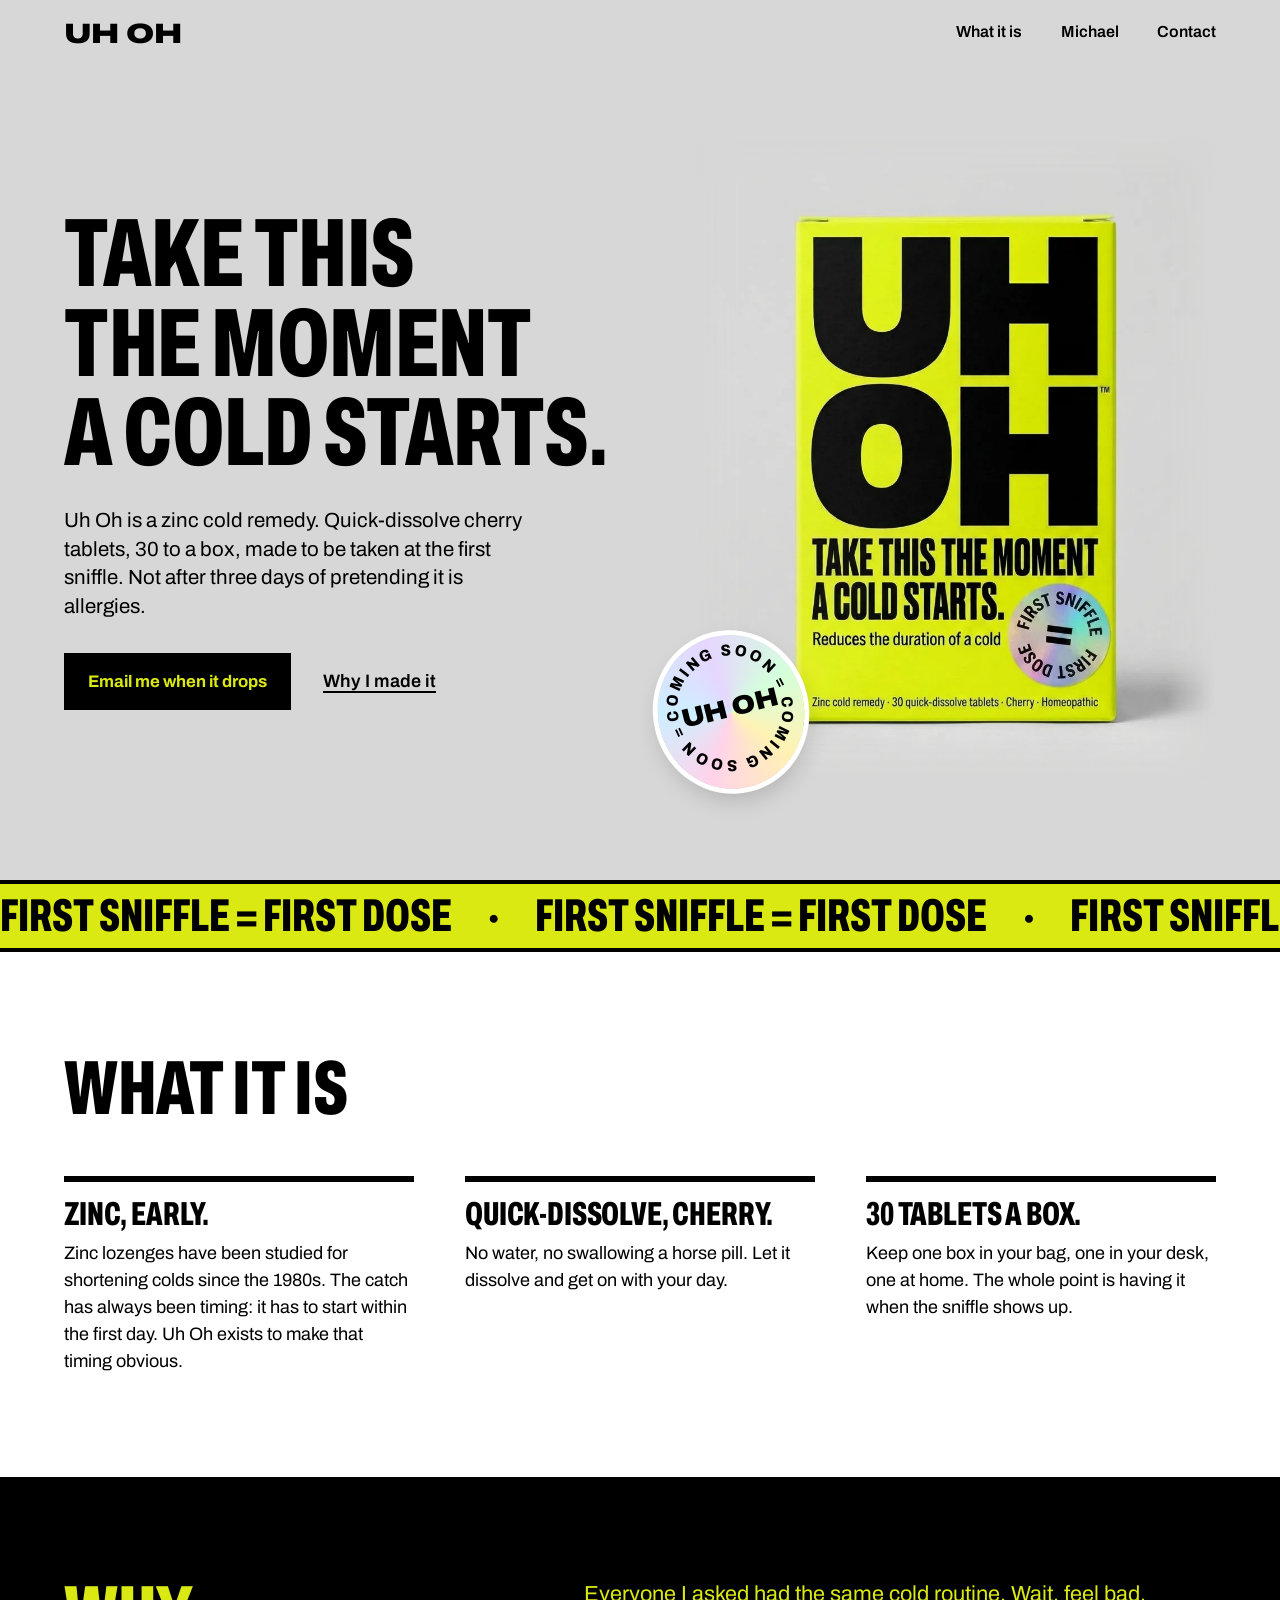
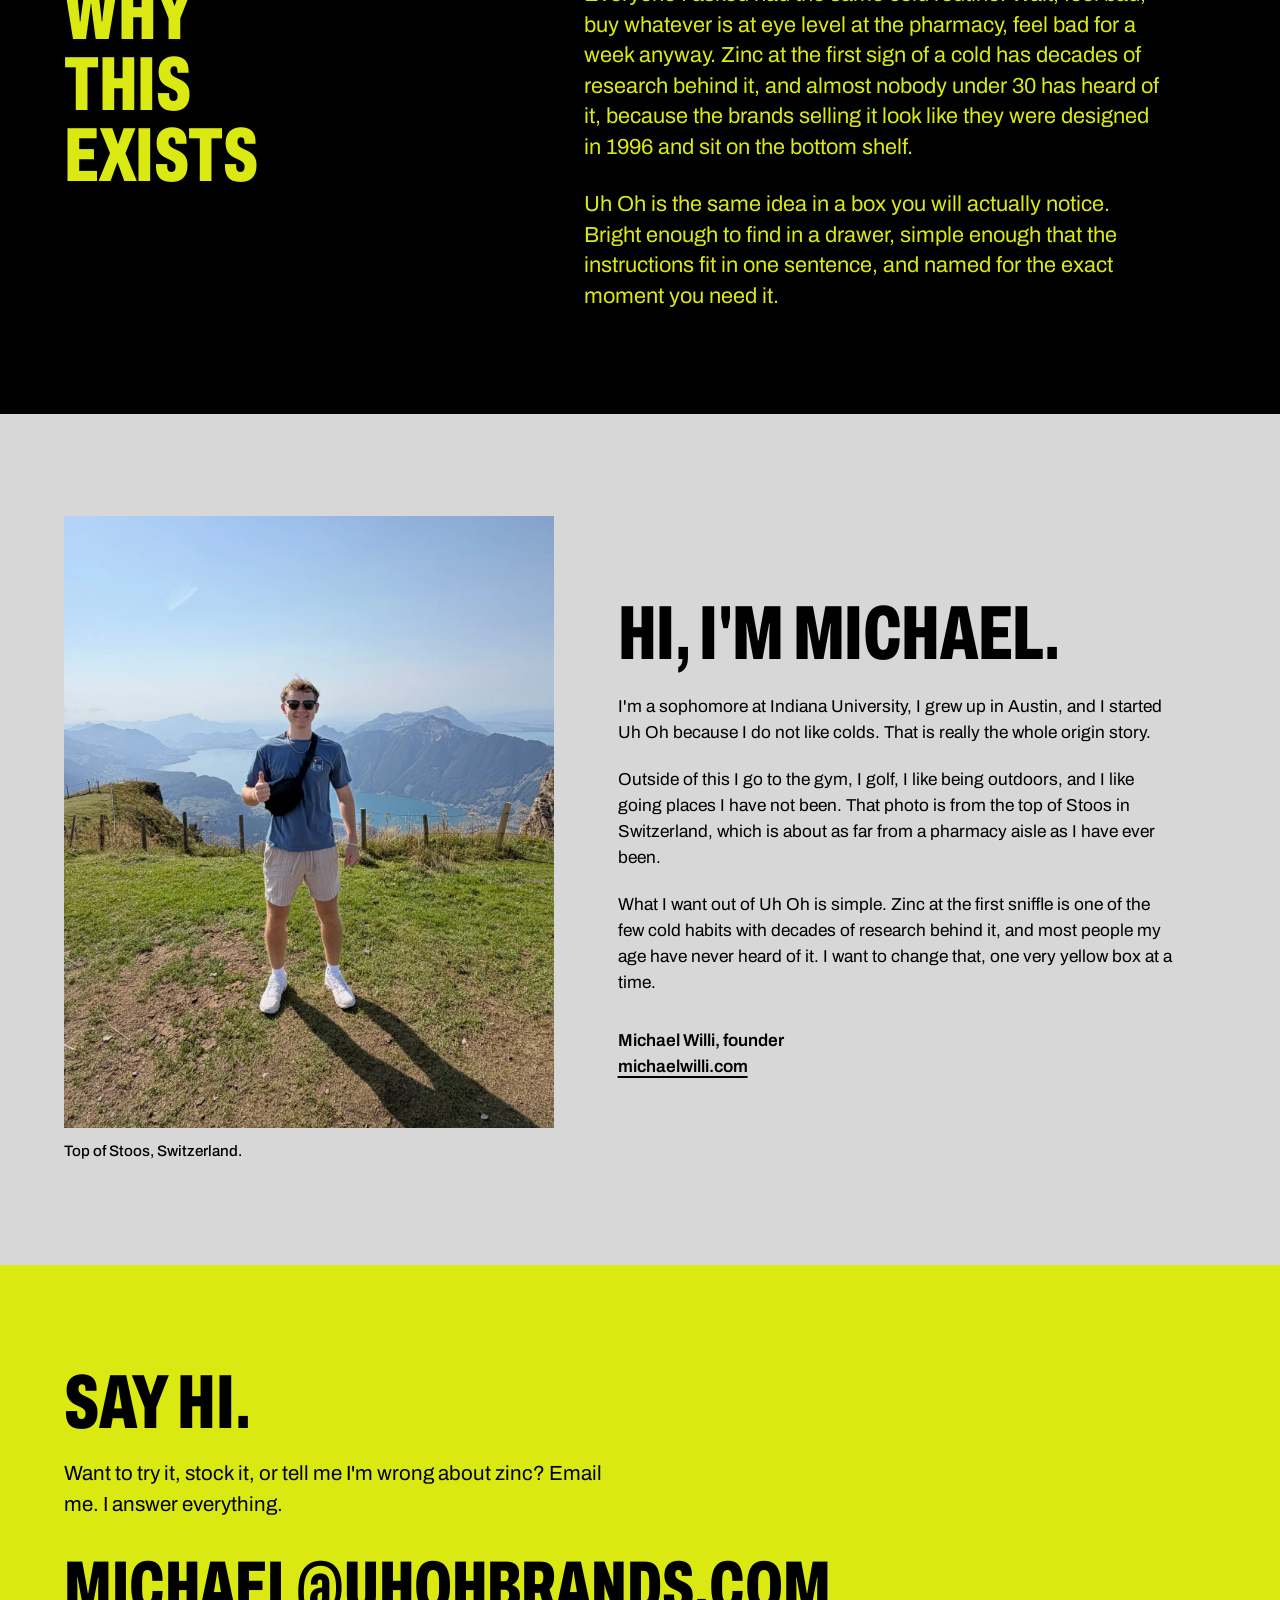
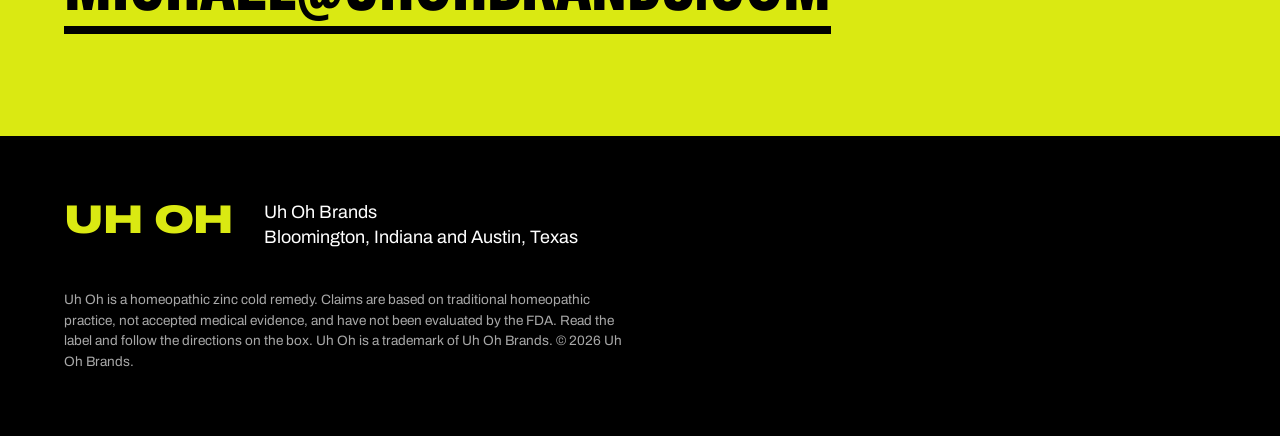
==== index.html @ 743db8a0 "Launch uhohbrands.com Static site for Uh Oh: hero with the product box, what it is, why it exists, a" ====
<!DOCTYPE html>
<html lang="en">
<head>
  <meta charset="utf-8">
  <meta name="viewport" content="width=device-width, initial-scale=1">
  <title>Uh Oh. Take this the moment a cold starts.</title>
  <meta name="description" content="Uh Oh is a zinc cold remedy. Quick-dissolve cherry tablets you take at the first sniffle. Founded by Michael Willi.">
  <link rel="canonical" href="https://uhohbrands.com/">
  <meta name="theme-color" content="#dae912">
  <link rel="icon" href="favicon.svg" type="image/svg+xml">

  <meta property="og:type" content="website">
  <meta property="og:site_name" content="Uh Oh">
  <meta property="og:title" content="Uh Oh. Take this the moment a cold starts.">
  <meta property="og:description" content="A zinc cold remedy for the first sniffle. Quick-dissolve, cherry, 30 to a box.">
  <meta property="og:url" content="https://uhohbrands.com/">
  <meta property="og:image" content="https://uhohbrands.com/assets/og.jpg">
  <meta name="twitter:card" content="summary_large_image">

  <link rel="preload" href="assets/archivo-var.woff2" as="font" type="font/woff2" crossorigin>
  <link rel="stylesheet" href="style.css">
</head>
<body>

<a class="skip" href="#what">Skip to content</a>

<header class="top">
  <a class="wordmark" href="#top" aria-label="Uh Oh home">UH OH</a>
  <nav aria-label="Site">
    <a href="#what">What it is</a>
    <a href="#michael">Michael</a>
    <a href="#contact">Contact</a>
  </nav>
</header>

<main id="top">

  <section class="hero">
    <div class="hero-copy">
      <h1><span>Take this</span> <span>the moment</span> <span>a cold starts.</span></h1>
      <p class="lede">Uh Oh is a zinc cold remedy. Quick-dissolve cherry tablets, 30 to a box, made to be taken at the first sniffle. Not after three days of pretending it is allergies.</p>
      <div class="actions">
        <a class="button" href="mailto:michael@uhohbrands.com?subject=Tell%20me%20when%20Uh%20Oh%20drops">Email me when it drops</a>
        <a class="textlink" href="#michael">Why I made it</a>
      </div>
    </div>

    <div class="hero-art">
      <picture>
        <source srcset="assets/uhoh-box.webp" type="image/webp">
        <img src="assets/uhoh-box.jpg" width="928" height="1152" alt="A bright yellow Uh Oh box. Take this the moment a cold starts. Zinc cold remedy, 30 quick-dissolve tablets, cherry." fetchpriority="high">
      </picture>
      <div class="sticker" aria-label="Coming soon">
        <svg viewBox="0 0 200 200" aria-hidden="true">
          <defs>
            <path id="ring" d="M100,100 m-72,0 a72,72 0 1,1 144,0 a72,72 0 1,1 -144,0"/>
          </defs>
          <text class="ring-text"><textPath href="#ring" textLength="452" lengthAdjust="spacing">COMING SOON = COMING SOON =&#160;</textPath></text>
          <text class="center-text" x="100" y="100" text-anchor="middle" dominant-baseline="central">UH OH</text>
        </svg>
      </div>
    </div>
  </section>

  <div class="band" aria-hidden="true">
    <div class="band-track">
      <span>First sniffle = first dose</span><span>First sniffle = first dose</span><span>First sniffle = first dose</span><span>First sniffle = first dose</span><span>First sniffle = first dose</span><span>First sniffle = first dose</span><span>First sniffle = first dose</span><span>First sniffle = first dose</span>
    </div>
  </div>

  <section class="what" id="what">
    <h2>What it is</h2>
    <div class="facts">
      <div class="fact">
        <h3>Zinc, early.</h3>
        <p>Zinc lozenges have been studied for shortening colds since the 1980s. The catch has always been timing: it has to start within the first day. Uh Oh exists to make that timing obvious.</p>
      </div>
      <div class="fact">
        <h3>Quick-dissolve, cherry.</h3>
        <p>No water, no swallowing a horse pill. Let it dissolve and get on with your day.</p>
      </div>
      <div class="fact">
        <h3>30 tablets a box.</h3>
        <p>Keep one box in your bag, one in your desk, one at home. The whole point is having it when the sniffle shows up.</p>
      </div>
    </div>
  </section>

  <section class="why">
    <h2>Why this exists</h2>
    <div class="why-inner">
      <p>Everyone I asked had the same cold routine. Wait, feel bad, buy whatever is at eye level at the pharmacy, feel bad for a week anyway. Zinc at the first sign of a cold has decades of research behind it, and almost nobody under 30 has heard of it, because the brands selling it look like they were designed in 1996 and sit on the bottom shelf.</p>
      <p>Uh Oh is the same idea in a box you will actually notice. Bright enough to find in a drawer, simple enough that the instructions fit in one sentence, and named for the exact moment you need it.</p>
    </div>
  </section>

  <section class="michael" id="michael">
    <figure class="portrait">
      <picture>
        <source srcset="assets/michael-stoos.webp" type="image/webp">
        <img src="assets/michael-stoos.jpg" width="1400" height="1620" alt="Michael giving a thumbs up on top of Stoos in Switzerland, with Lake Lucerne and the Alps behind him." loading="lazy">
      </picture>
      <figcaption>Top of Stoos, Switzerland.</figcaption>
    </figure>
    <div class="michael-copy">
      <h2>Hi, I'm Michael.</h2>
      <p>I'm a sophomore at Indiana University, I grew up in Austin, and I started Uh Oh because I do not like colds. That is really the whole origin story.</p>
      <p>Outside of this I go to the gym, I golf, I like being outdoors, and I like going places I have not been. That photo is from the top of Stoos in Switzerland, which is about as far from a pharmacy aisle as I have ever been.</p>
      <p>What I want out of Uh Oh is simple. Zinc at the first sniffle is one of the few cold habits with decades of research behind it, and most people my age have never heard of it. I want to change that, one very yellow box at a time.</p>
      <p class="sig">Michael Willi, founder<br><a href="https://michaelwilli.com">michaelwilli.com</a></p>
    </div>
  </section>

  <section class="contact" id="contact">
    <h2>Say hi.</h2>
    <p>Want to try it, stock it, or tell me I'm wrong about zinc? Email me. I answer everything.</p>
    <a class="bigmail" href="mailto:michael@uhohbrands.com">michael@uhohbrands.com</a>
  </section>

</main>

<footer class="foot">
  <div class="foot-row">
    <span class="wordmark small">UH OH</span>
    <p>Uh Oh Brands<br>Bloomington, Indiana and Austin, Texas</p>
  </div>
  <p class="legal">Uh Oh is a homeopathic zinc cold remedy. Claims are based on traditional homeopathic practice, not accepted medical evidence, and have not been evaluated by the FDA. Read the label and follow the directions on the box. Uh Oh is a trademark of Uh Oh Brands. &copy; 2026 Uh Oh Brands.</p>
</footer>

</body>
</html>
---- style.css ----
/* Uh Oh Brands */

@font-face {
  font-family: "Archivo";
  src: url("assets/archivo-var.woff2") format("woff2");
  font-weight: 100 900;
  font-stretch: 62% 125%;
  font-style: normal;
  font-display: swap;
}

:root {
  --acid: #dae912;
  --ink: #000;
  --grey: #d7d7d7;
  --paper: #fff;
  --pad: clamp(1.25rem, 5vw, 5rem);
  --font: "Archivo", "Helvetica Neue", Arial, sans-serif;
}

* { box-sizing: border-box; }

html { scroll-behavior: smooth; }

body {
  margin: 0;
  font-family: var(--font);
  font-size: 1.125rem;
  line-height: 1.5;
  color: var(--ink);
  background: var(--grey);
  -webkit-font-smoothing: antialiased;
}

img { display: block; max-width: 100%; height: auto; }

a { color: inherit; }

:focus-visible { outline: 3px solid currentColor; outline-offset: 4px; }

.skip {
  position: absolute; left: 1rem; top: -4rem;
  background: var(--ink); color: var(--acid);
  padding: .5rem 1rem; text-decoration: none; z-index: 10;
}
.skip:focus { top: 1rem; }

h1, h2, h3 {
  font-stretch: 62%;
  font-weight: 800;
  text-transform: uppercase;
  line-height: .92;
  letter-spacing: -.005em;
  margin: 0;
}

h2 { font-size: clamp(2.75rem, 6vw, 5.25rem); }
h3 { font-size: clamp(1.75rem, 2.6vw, 2.25rem); }

p { margin: 0 0 1.25em; }
p:last-child { margin-bottom: 0; }

/* Header */

.top {
  display: flex; align-items: center; justify-content: space-between; gap: 1.5rem;
  padding: 1.25rem var(--pad);
}

.wordmark {
  font-stretch: 125%;
  font-weight: 900;
  font-size: 1.75rem;
  letter-spacing: -.02em;
  text-decoration: none;
  line-height: 1;
}
.wordmark.small { font-size: 2.5rem; color: var(--acid); }

.top nav { display: flex; gap: clamp(1rem, 3vw, 2.5rem); }
.top nav a {
  font-weight: 600; text-decoration: none; font-size: 1rem;
  border-bottom: 2px solid transparent; padding-bottom: 2px;
}
.top nav a:hover { border-bottom-color: var(--ink); }

/* Hero */

.hero {
  display: grid;
  grid-template-columns: 1.05fr .95fr;
  align-items: center;
  gap: clamp(1rem, 4vw, 4rem);
  padding: clamp(1rem, 4vw, 3rem) var(--pad) clamp(2rem, 6vw, 5rem);
  min-height: calc(100vh - 5.5rem);
}

.hero h1 {
  font-size: clamp(3.4rem, 7.6vw, 7.5rem);
}
.hero h1 span { display: block; }

.lede {
  font-size: clamp(1.15rem, 1.6vw, 1.45rem);
  line-height: 1.4;
  max-width: 40ch;
  margin-top: 1.75rem;
}

.actions { display: flex; flex-wrap: wrap; align-items: center; gap: 1.25rem 2rem; margin-top: 2rem; }

.button {
  display: inline-block;
  background: var(--ink); color: var(--acid);
  font-weight: 700; font-size: 1.05rem;
  padding: 1rem 1.5rem;
  text-decoration: none;
  transition: background .15s ease, color .15s ease;
}
.button:hover { background: var(--acid); color: var(--ink); }

.textlink {
  font-weight: 600;
  text-decoration: underline;
  text-decoration-thickness: 2px;
  text-underline-offset: 4px;
}

.hero-art { position: relative; justify-self: center; width: min(100%, 520px); }

.hero-art img {
  width: 100%;
  -webkit-mask-image: linear-gradient(to right, transparent, #000 9%, #000 91%, transparent),
                      linear-gradient(to bottom, transparent, #000 7%, #000 93%, transparent);
  -webkit-mask-composite: source-in;
  mask-image: linear-gradient(to right, transparent, #000 9%, #000 91%, transparent),
              linear-gradient(to bottom, transparent, #000 7%, #000 93%, transparent);
  mask-composite: intersect;
}

/* Holographic sticker */

.sticker {
  position: absolute;
  left: -7%;
  bottom: -1%;
  width: clamp(120px, 28%, 160px);
  aspect-ratio: 1;
  border-radius: 50%;
  transform: rotate(-14deg);
  background: conic-gradient(from 210deg, #ffd3ea, #cdefff, #e6d6ff, #d4ffdc, #fff2b3, #ffd3ea);
  box-shadow: 0 0 0 5px #fff, 0 10px 24px rgba(0,0,0,.18);
}
.sticker svg { width: 100%; height: 100%; }
.ring-text {
  font-family: var(--font); font-weight: 800; font-stretch: 90%; font-size: 22px;
  fill: var(--ink);
  transform-origin: 100px 100px;
  animation: spin 28s linear infinite;
}
.center-text {
  font-family: var(--font); font-weight: 900; font-stretch: 110%; font-size: 36px;
  letter-spacing: -.02em; fill: var(--ink);
}
@keyframes spin { to { transform: rotate(360deg); } }

/* Marquee band */

.band {
  background: var(--acid);
  overflow: hidden;
  border-top: 4px solid var(--ink);
  border-bottom: 4px solid var(--ink);
  padding: .55rem 0;
}
.band-track {
  display: flex; width: max-content;
  animation: slide 22s linear infinite;
}
.band-track span {
  font-stretch: 62%; font-weight: 800; text-transform: uppercase;
  font-size: clamp(1.6rem, 3.6vw, 3rem); line-height: 1;
  padding-right: 2.25rem;
  white-space: nowrap;
}
.band-track span::after { content: "\25CF"; font-size: .4em; vertical-align: middle; margin-left: 2.25rem; }
@keyframes slide { to { transform: translateX(-50%); } }

/* What it is */

.what {
  background: var(--paper);
  padding: clamp(3.5rem, 8vw, 7rem) var(--pad);
}
.facts {
  display: grid;
  grid-template-columns: repeat(3, 1fr);
  gap: clamp(1.5rem, 4vw, 3.5rem);
  margin-top: clamp(2rem, 4vw, 3.5rem);
}
.fact { border-top: 6px solid var(--ink); padding-top: 1.1rem; }
.fact h3 { margin-bottom: .6rem; }
.fact p { max-width: 36ch; }

/* Why */

.why {
  background: var(--ink);
  color: var(--acid);
  padding: clamp(3.5rem, 8vw, 7rem) var(--pad);
  display: grid;
  grid-template-columns: minmax(0, 1fr) minmax(0, 1.35fr);
  gap: clamp(1.5rem, 4vw, 4rem);
  align-items: start;
}
.why h2 { max-width: 7ch; }
.why-inner { max-width: 58ch; }
.why p { font-size: clamp(1.2rem, 1.7vw, 1.5rem); line-height: 1.4; }

/* Michael */

.michael {
  background: var(--grey);
  display: grid;
  grid-template-columns: minmax(0, .9fr) minmax(0, 1.1fr);
  gap: clamp(2rem, 5vw, 5rem);
  align-items: center;
  padding: clamp(3.5rem, 8vw, 7rem) var(--pad);
}
.portrait { margin: 0; }
.portrait img { width: 100%; aspect-ratio: 4 / 5; object-fit: cover; object-position: 50% 60%; }
.portrait figcaption { font-size: .95rem; margin-top: .75rem; font-weight: 500; }
.michael-copy h2 { margin-bottom: 1.5rem; }
.michael-copy p { max-width: 56ch; font-size: clamp(1.05rem, 1.35vw, 1.25rem); }
.sig { margin-top: 2rem; font-weight: 600; }
.sig a { text-decoration-thickness: 2px; text-underline-offset: 4px; }

/* Contact */

.contact {
  background: var(--acid);
  padding: clamp(3.5rem, 8vw, 7rem) var(--pad);
}
.contact p { max-width: 48ch; font-size: clamp(1.15rem, 1.6vw, 1.45rem); margin: 1.25rem 0 2rem; }
.bigmail {
  display: inline-block;
  font-stretch: 62%; font-weight: 800; text-transform: uppercase;
  font-size: clamp(1.9rem, 5.5vw, 5rem); line-height: 1;
  text-decoration: none;
  border-bottom: .12em solid var(--ink);
  padding-bottom: .05em;
  word-break: break-all;
}
.bigmail:hover { background: var(--ink); color: var(--acid); border-bottom-color: var(--acid); }

/* Footer */

.foot {
  background: var(--ink);
  color: #fff;
  padding: clamp(2.5rem, 5vw, 4rem) var(--pad);
}
.foot-row { display: flex; align-items: flex-start; gap: 2rem; flex-wrap: wrap; }
.foot-row p { margin: 0; line-height: 1.4; }
.legal {
  margin-top: 2.5rem; max-width: 72ch;
  font-size: .85rem; line-height: 1.5; color: #a8a8a8;
}

/* Responsive */

@media (max-width: 880px) {
  .hero { grid-template-columns: 1fr; min-height: 0; }
  .hero h1 span { display: inline; }
  .hero h1 { max-width: 12ch; }
  .hero-art { width: min(100%, 440px); margin-top: 1.5rem; }
  .sticker { left: -6%; bottom: -3%; width: 104px; }
  .facts { grid-template-columns: 1fr; }
  .why { grid-template-columns: 1fr; }
  .why h2 { max-width: none; }
  .michael { grid-template-columns: 1fr; }
  .portrait { max-width: 520px; }
}

@media (max-width: 520px) {
  .top { flex-wrap: wrap; gap: .75rem 1.25rem; }
  .hero h1 { font-size: clamp(3rem, 15vw, 4rem); }
  .actions .button { width: 100%; text-align: center; }
}

@media (prefers-reduced-motion: reduce) {
  html { scroll-behavior: auto; }
  .ring-text { animation: none; }
  .band-track { animation: none; }
  .button { transition: none; }
}
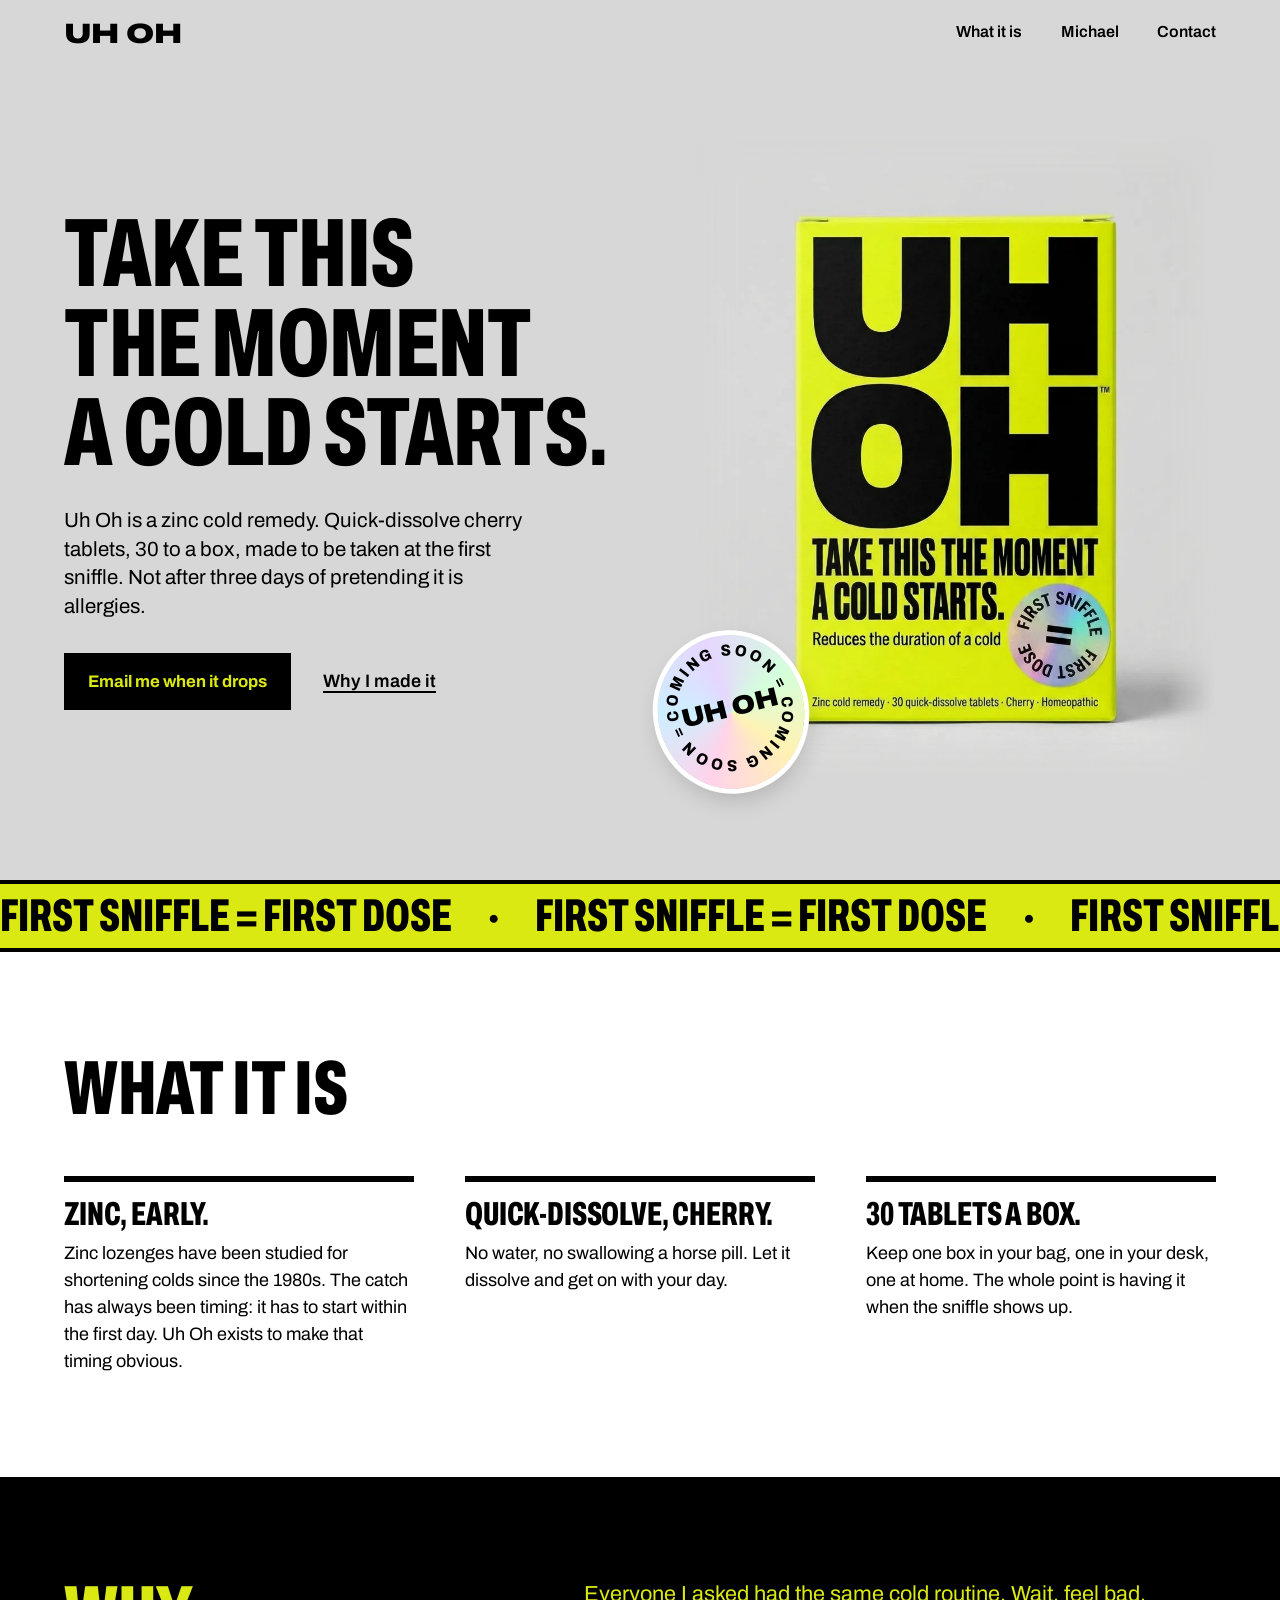
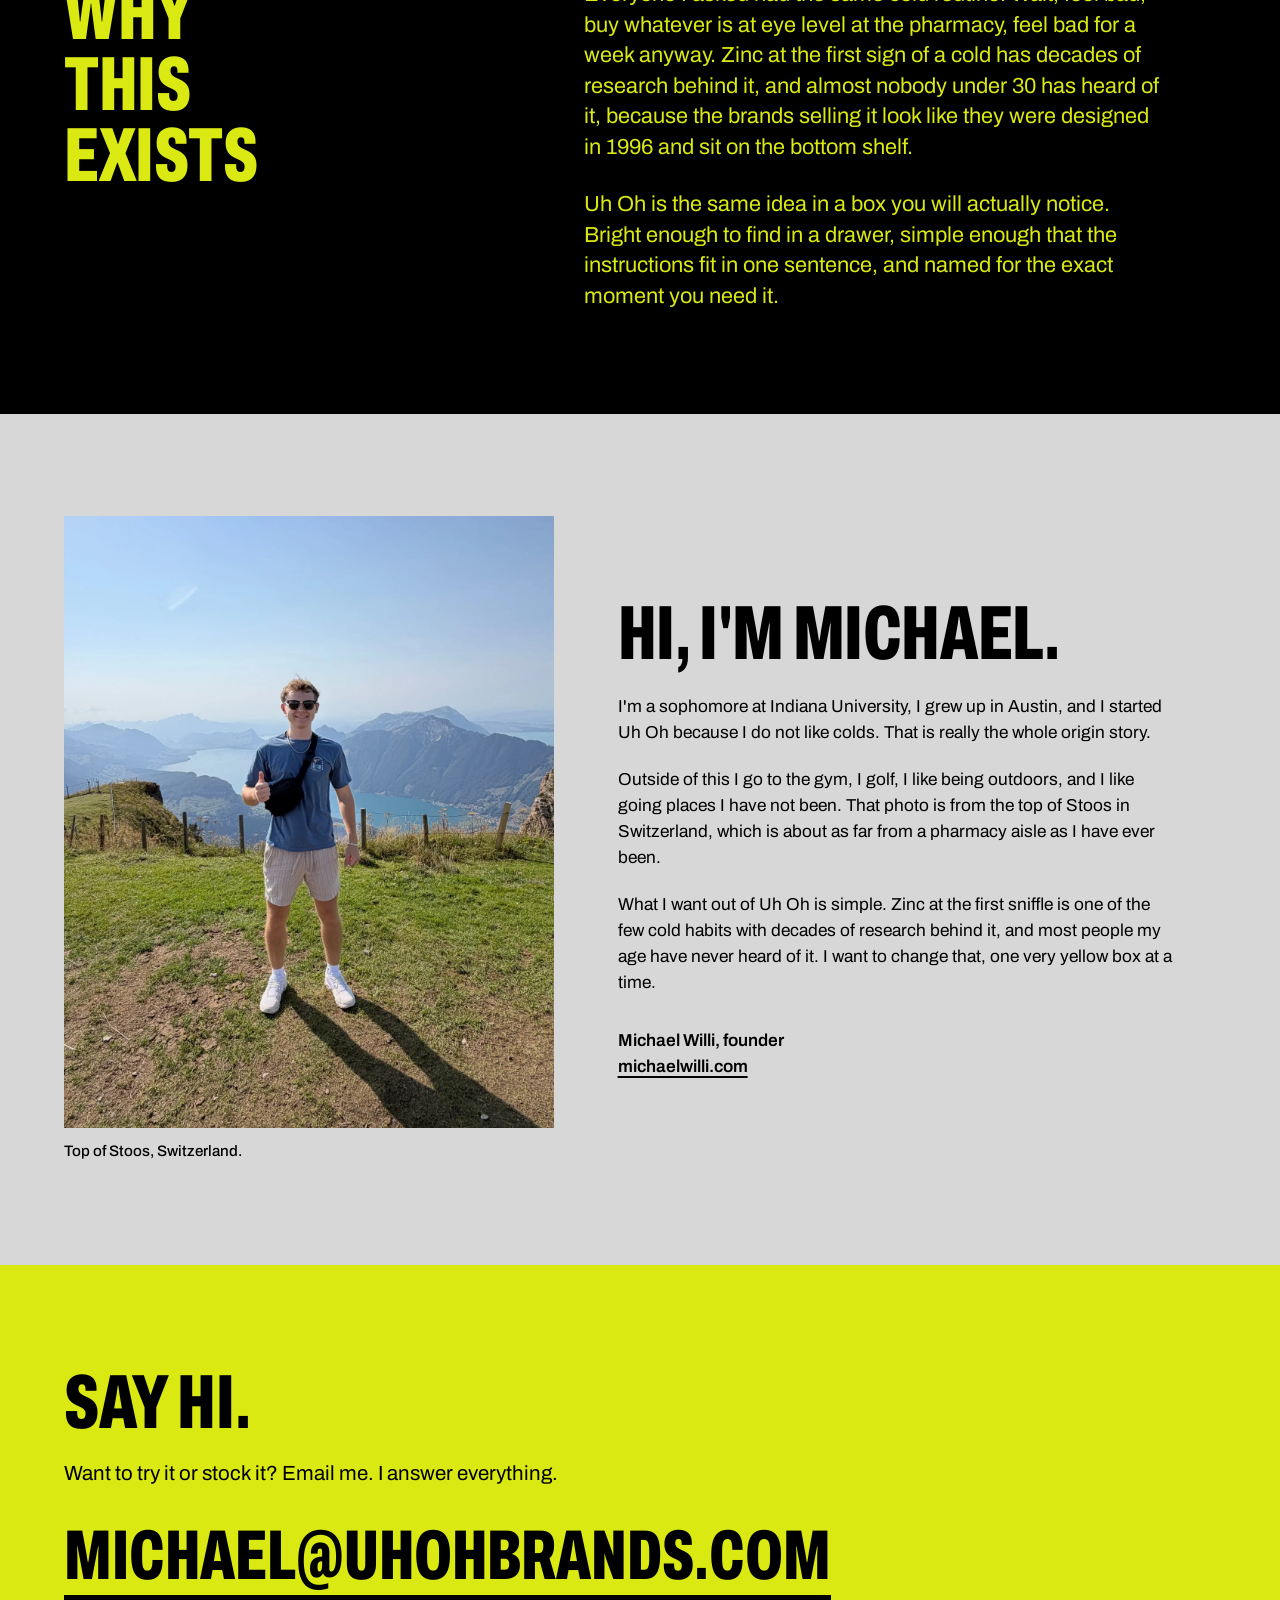
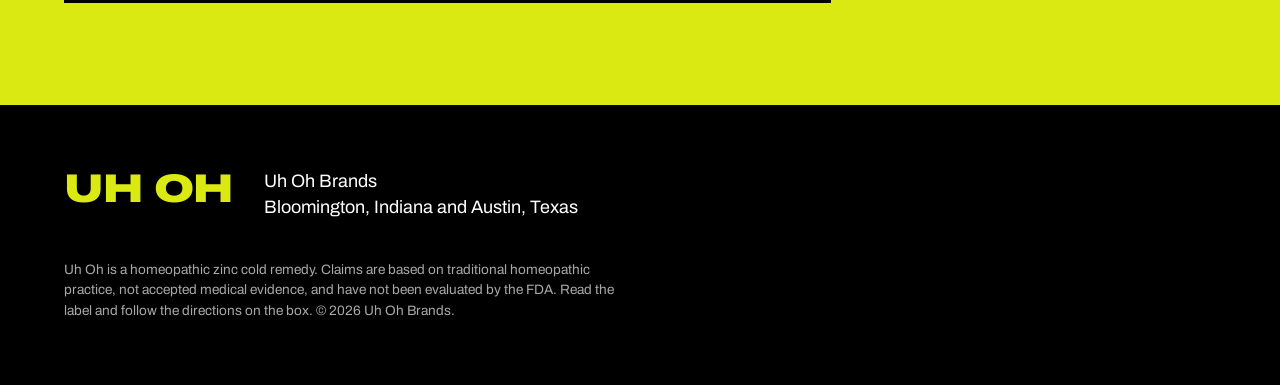
==== commit 302b3f87: "Trim contact line, drop trademark claim from footer Co-Authored-By: Claude Fable 5.1 <noreply@anthro" ====
--- a/index.html
+++ b/index.html
@@ -113,7 +113,7 @@
 
   <section class="contact" id="contact">
     <h2>Say hi.</h2>
-    <p>Want to try it, stock it, or tell me I'm wrong about zinc? Email me. I answer everything.</p>
+    <p>Want to try it or stock it? Email me. I answer everything.</p>
     <a class="bigmail" href="mailto:michael@uhohbrands.com">michael@uhohbrands.com</a>
   </section>
 
@@ -124,7 +124,7 @@
     <span class="wordmark small">UH OH</span>
     <p>Uh Oh Brands<br>Bloomington, Indiana and Austin, Texas</p>
   </div>
-  <p class="legal">Uh Oh is a homeopathic zinc cold remedy. Claims are based on traditional homeopathic practice, not accepted medical evidence, and have not been evaluated by the FDA. Read the label and follow the directions on the box. Uh Oh is a trademark of Uh Oh Brands. &copy; 2026 Uh Oh Brands.</p>
+  <p class="legal">Uh Oh is a homeopathic zinc cold remedy. Claims are based on traditional homeopathic practice, not accepted medical evidence, and have not been evaluated by the FDA. Read the label and follow the directions on the box. &copy; 2026 Uh Oh Brands.</p>
 </footer>
 
 </body>
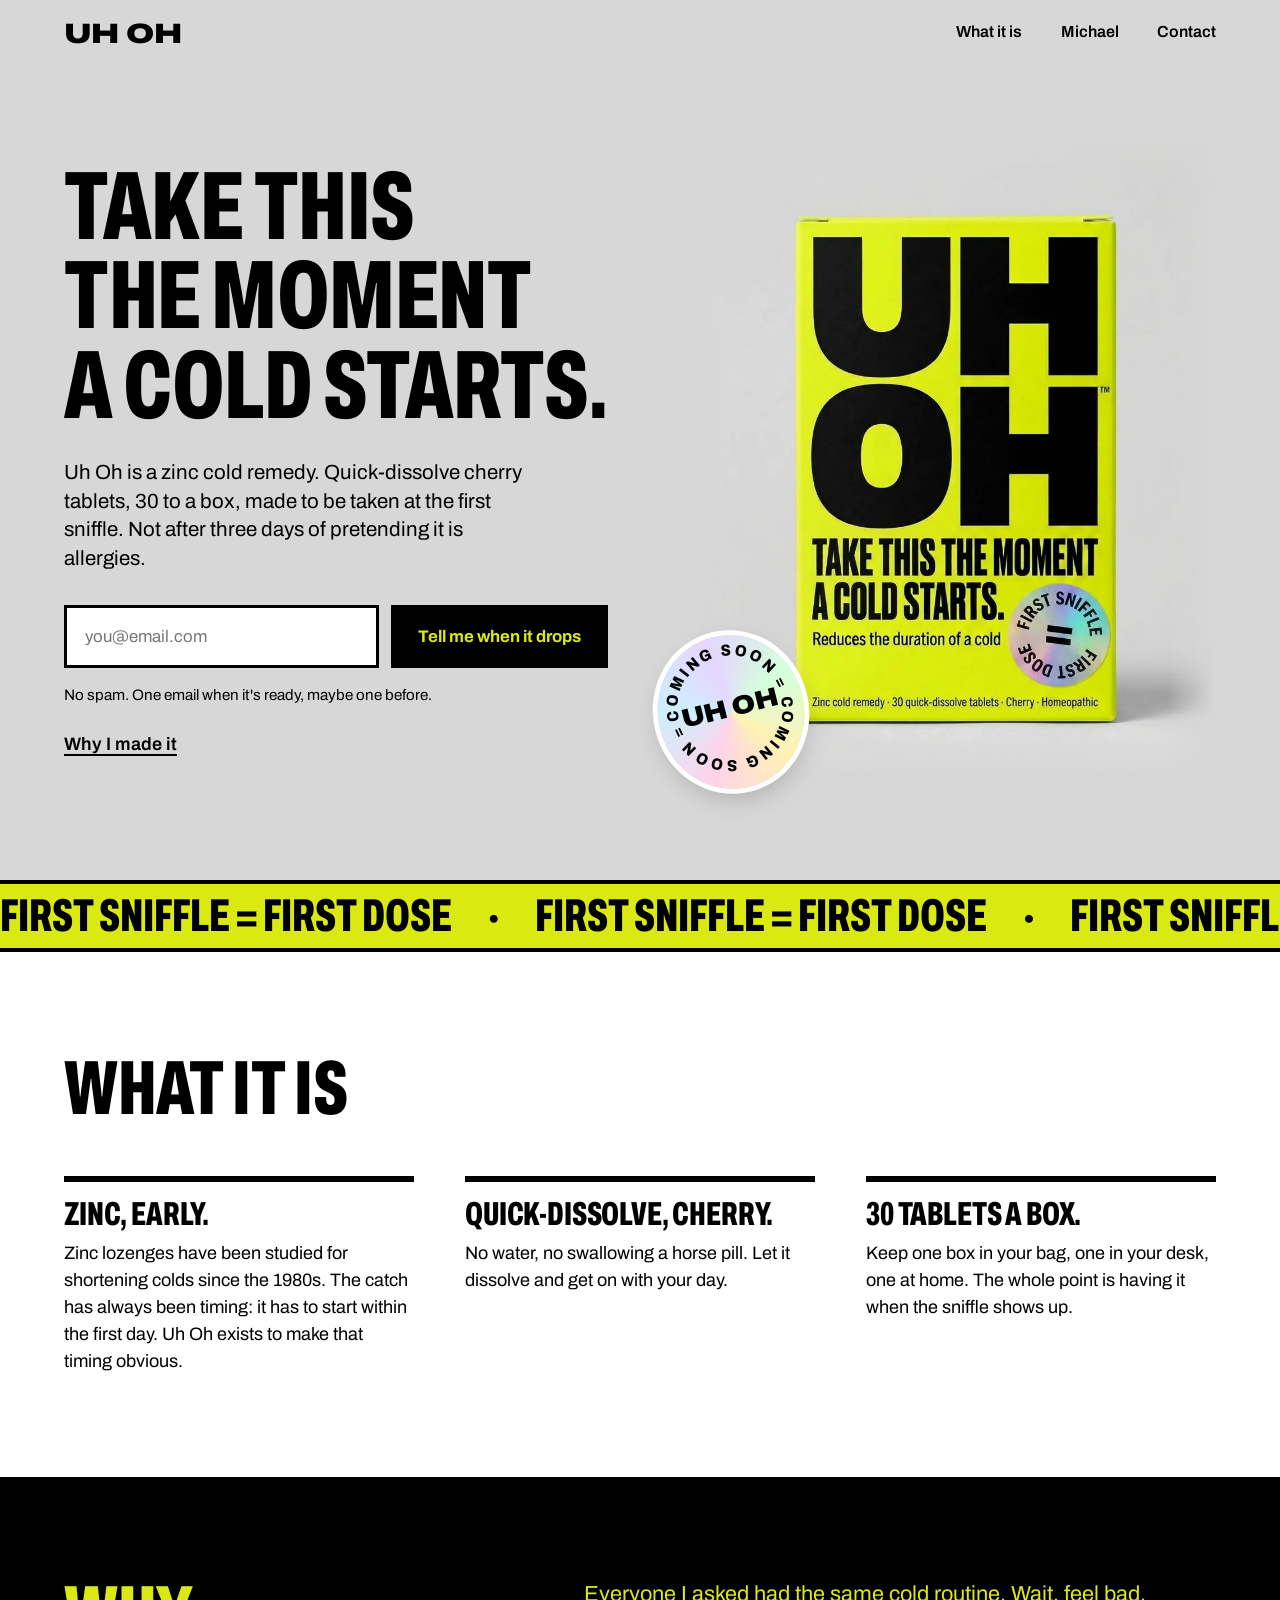
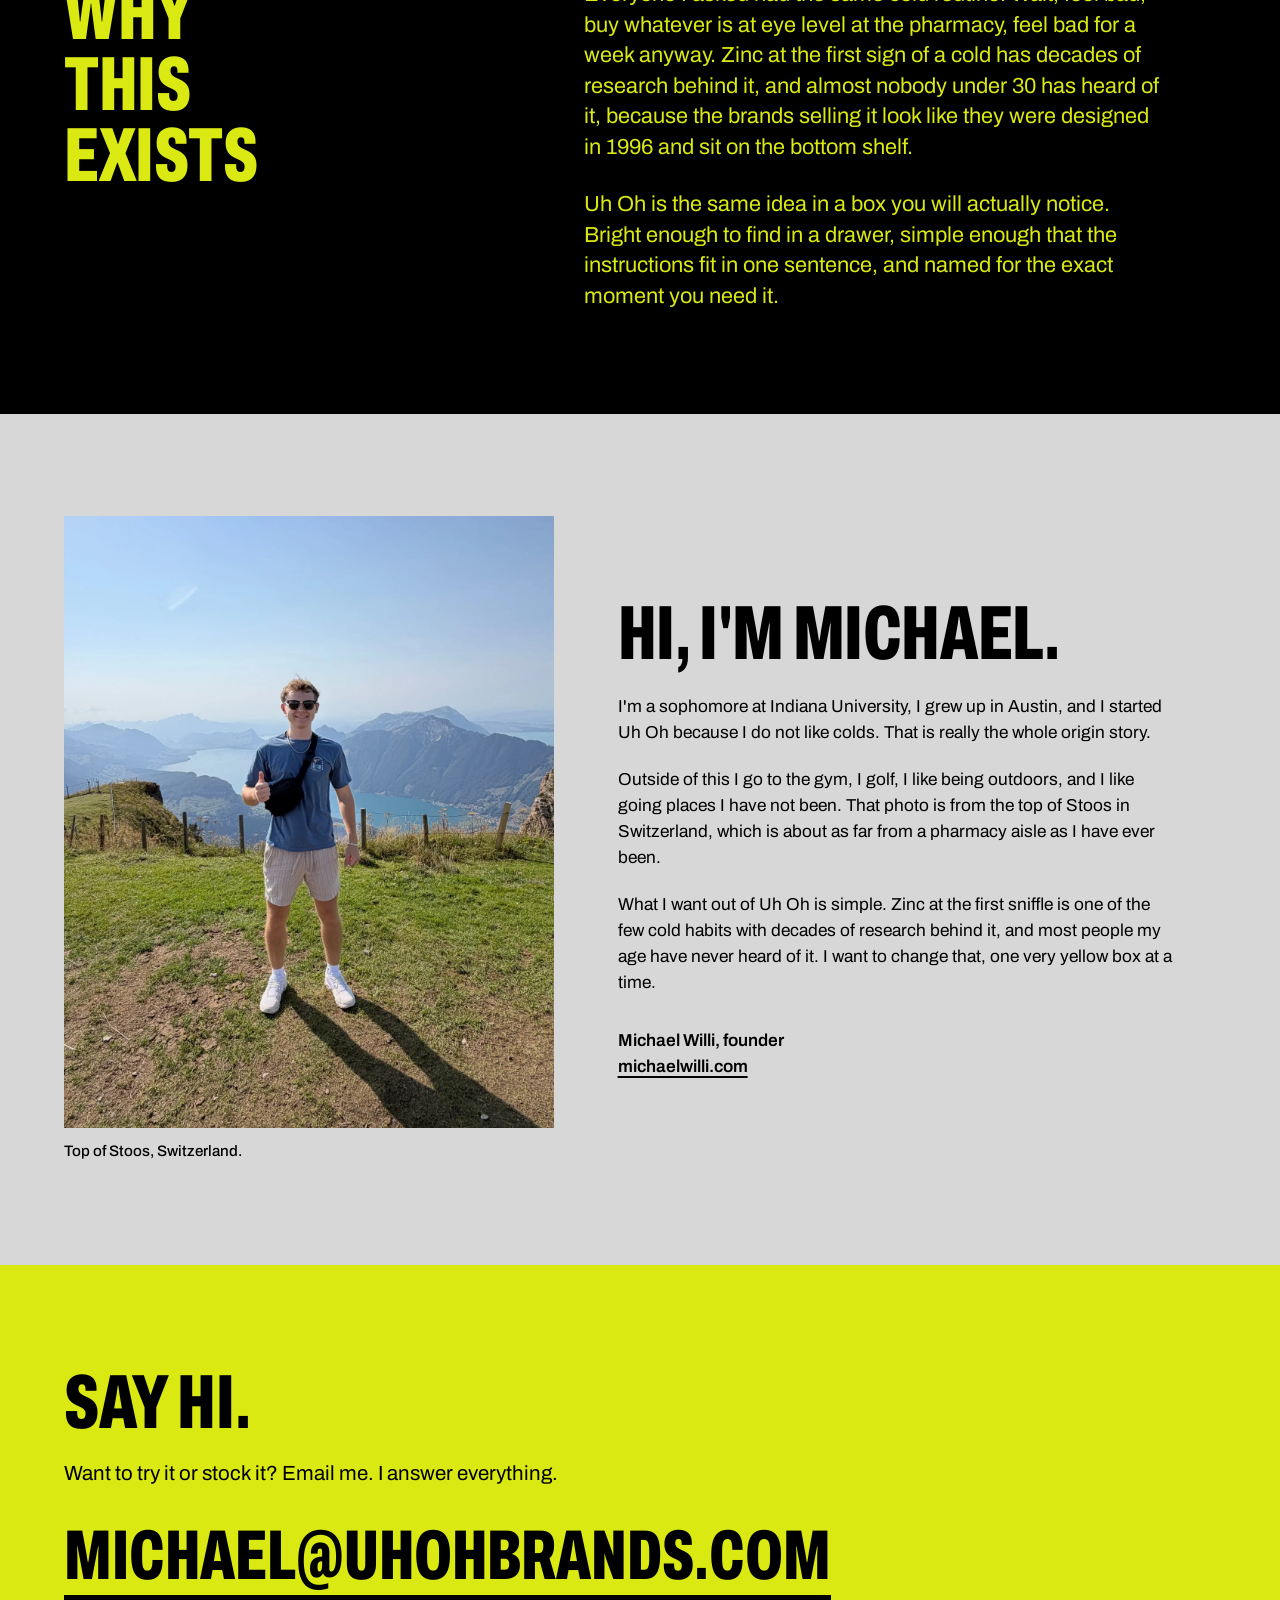
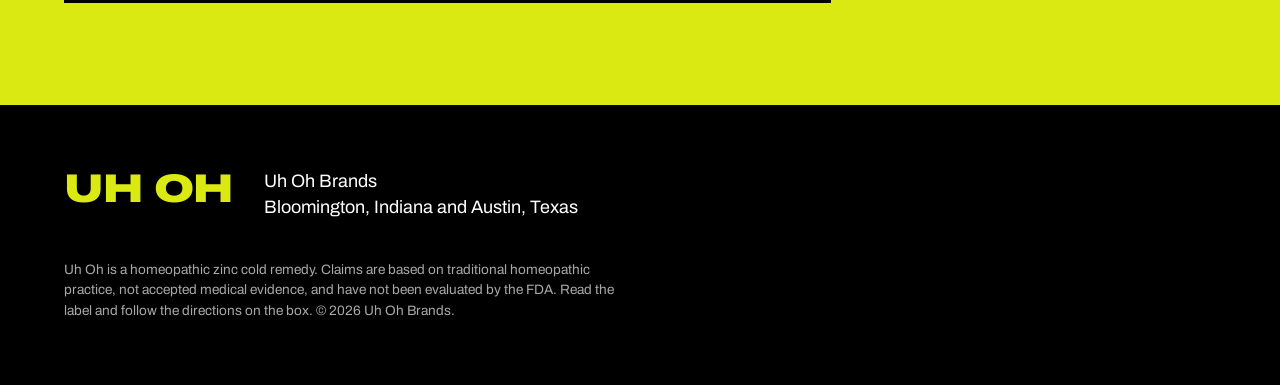
==== commit 76df849b: "Replace mailto button with a real waitlist form Posts the email to the Uh Oh waitlist Google Form, w" ====
--- a/index.html
+++ b/index.html
@@ -39,8 +39,14 @@
     <div class="hero-copy">
       <h1><span>Take this</span> <span>the moment</span> <span>a cold starts.</span></h1>
       <p class="lede">Uh Oh is a zinc cold remedy. Quick-dissolve cherry tablets, 30 to a box, made to be taken at the first sniffle. Not after three days of pretending it is allergies.</p>
+      <form class="waitlist" id="waitlist" action="https://docs.google.com/forms/d/e/1FAIpQLScdPUN-cTV3AKUwGAaJe4vlntS_15Vb4oLBsD8qh6lrckyK6Q/formResponse" method="POST" target="waitlist-sink" novalidate>
+        <label class="visually-hidden" for="wl-email">Email address</label>
+        <input id="wl-email" name="entry.160538507" type="email" placeholder="you@email.com" autocomplete="email" inputmode="email" required>
+        <button class="button" type="submit">Tell me when it drops</button>
+        <p class="waitlist-note" id="wl-note" aria-live="polite">No spam. One email when it's ready, maybe one before.</p>
+      </form>
+      <iframe name="waitlist-sink" title="hidden" hidden></iframe>
       <div class="actions">
-        <a class="button" href="mailto:michael@uhohbrands.com?subject=Tell%20me%20when%20Uh%20Oh%20drops">Email me when it drops</a>
         <a class="textlink" href="#michael">Why I made it</a>
       </div>
     </div>
@@ -127,5 +133,44 @@
   <p class="legal">Uh Oh is a homeopathic zinc cold remedy. Claims are based on traditional homeopathic practice, not accepted medical evidence, and have not been evaluated by the FDA. Read the label and follow the directions on the box. &copy; 2026 Uh Oh Brands.</p>
 </footer>
 
+<script>
+(function () {
+  var form = document.getElementById('waitlist');
+  var input = document.getElementById('wl-email');
+  var note = document.getElementById('wl-note');
+  var button = form.querySelector('button');
+  var sink = document.querySelector('iframe[name="waitlist-sink"]');
+  var sent = false;
+
+  function done() {
+    if (!sent) return;
+    form.classList.add('is-done');
+    note.textContent = "You're on the list. I'll email you when it drops.";
+    input.value = '';
+    button.disabled = false;
+    button.textContent = 'Tell me when it drops';
+    sent = false;
+  }
+
+  form.addEventListener('submit', function (e) {
+    var value = input.value.trim();
+    var ok = /^[^\s@]+@[^\s@]+\.[^\s@]+$/.test(value);
+    if (!ok) {
+      e.preventDefault();
+      note.textContent = 'That email does not look right. Try again?';
+      input.focus();
+      return;
+    }
+    sent = true;
+    button.disabled = true;
+    button.textContent = 'Adding you';
+    note.textContent = '';
+    setTimeout(done, 4000);
+  });
+
+  sink.addEventListener('load', done);
+})();
+</script>
+
 </body>
 </html>
--- a/style.css
+++ b/style.css
@@ -107,7 +107,38 @@
   margin-top: 1.75rem;
 }
 
-.actions { display: flex; flex-wrap: wrap; align-items: center; gap: 1.25rem 2rem; margin-top: 2rem; }
+.visually-hidden {
+  position: absolute; width: 1px; height: 1px; overflow: hidden;
+  clip: rect(0 0 0 0); clip-path: inset(50%); white-space: nowrap;
+}
+
+.waitlist {
+  display: flex; flex-wrap: wrap; gap: .75rem;
+  margin-top: 2rem;
+  max-width: 34rem;
+}
+.waitlist input {
+  flex: 1 1 14rem;
+  font: inherit; font-size: 1.05rem;
+  padding: .95rem 1.1rem;
+  border: 3px solid var(--ink);
+  background: #fff; color: var(--ink);
+  border-radius: 0;
+  min-width: 0;
+}
+.waitlist input::placeholder { color: #777; }
+.waitlist input:focus { outline: none; box-shadow: 0 0 0 3px var(--acid); }
+.waitlist .button {
+  border: 3px solid var(--ink);
+  font: inherit; font-weight: 700; font-size: 1.05rem;
+  cursor: pointer;
+}
+.waitlist .button:disabled { opacity: .7; cursor: default; }
+.waitlist-note { flex-basis: 100%; font-size: .95rem; margin: .25rem 0 0; min-height: 1.4em; }
+.waitlist.is-done input, .waitlist.is-done .button { display: none; }
+.waitlist.is-done .waitlist-note { font-size: 1.15rem; font-weight: 600; }
+
+.actions { display: flex; flex-wrap: wrap; align-items: center; gap: 1.25rem 2rem; margin-top: 1.5rem; }
 
 .button {
   display: inline-block;
@@ -285,7 +316,7 @@
 @media (max-width: 520px) {
   .top { flex-wrap: wrap; gap: .75rem 1.25rem; }
   .hero h1 { font-size: clamp(3rem, 15vw, 4rem); }
-  .actions .button { width: 100%; text-align: center; }
+  .waitlist .button { width: 100%; text-align: center; }
 }
 
 @media (prefers-reduced-motion: reduce) {
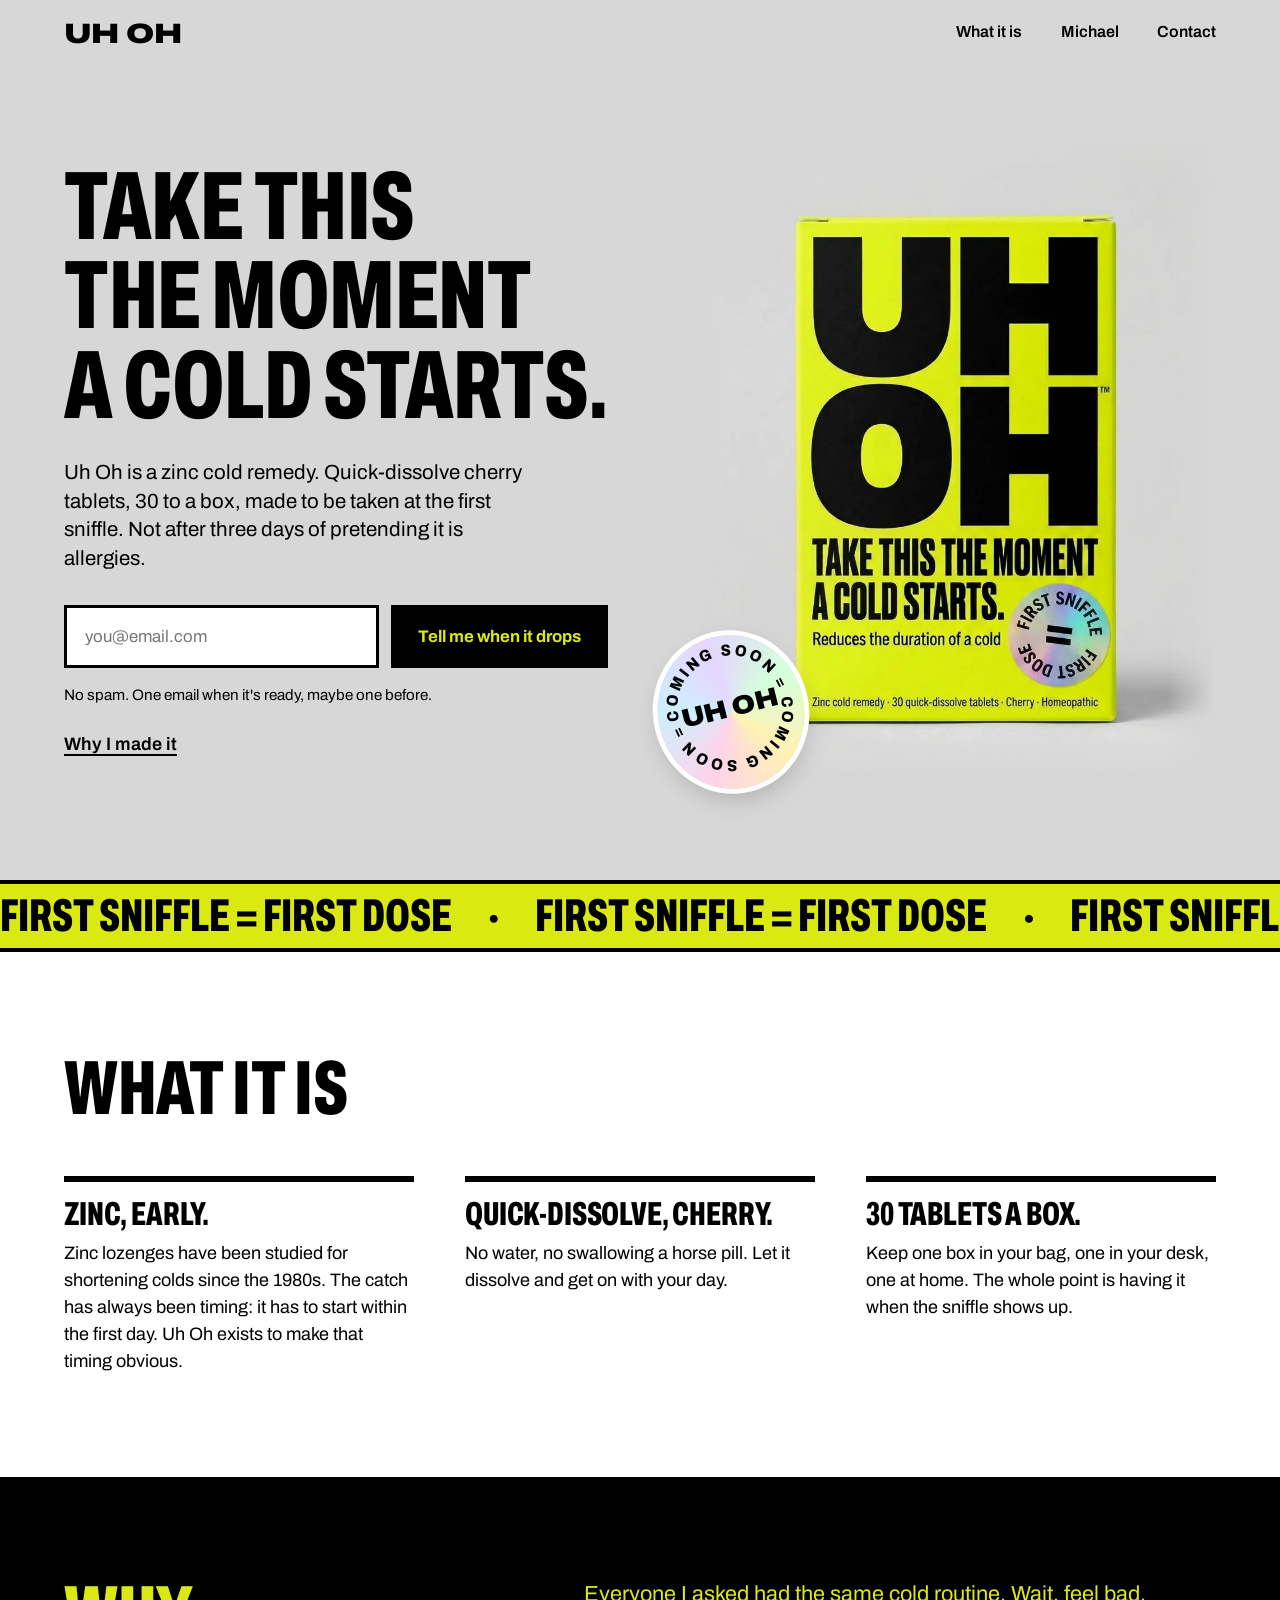
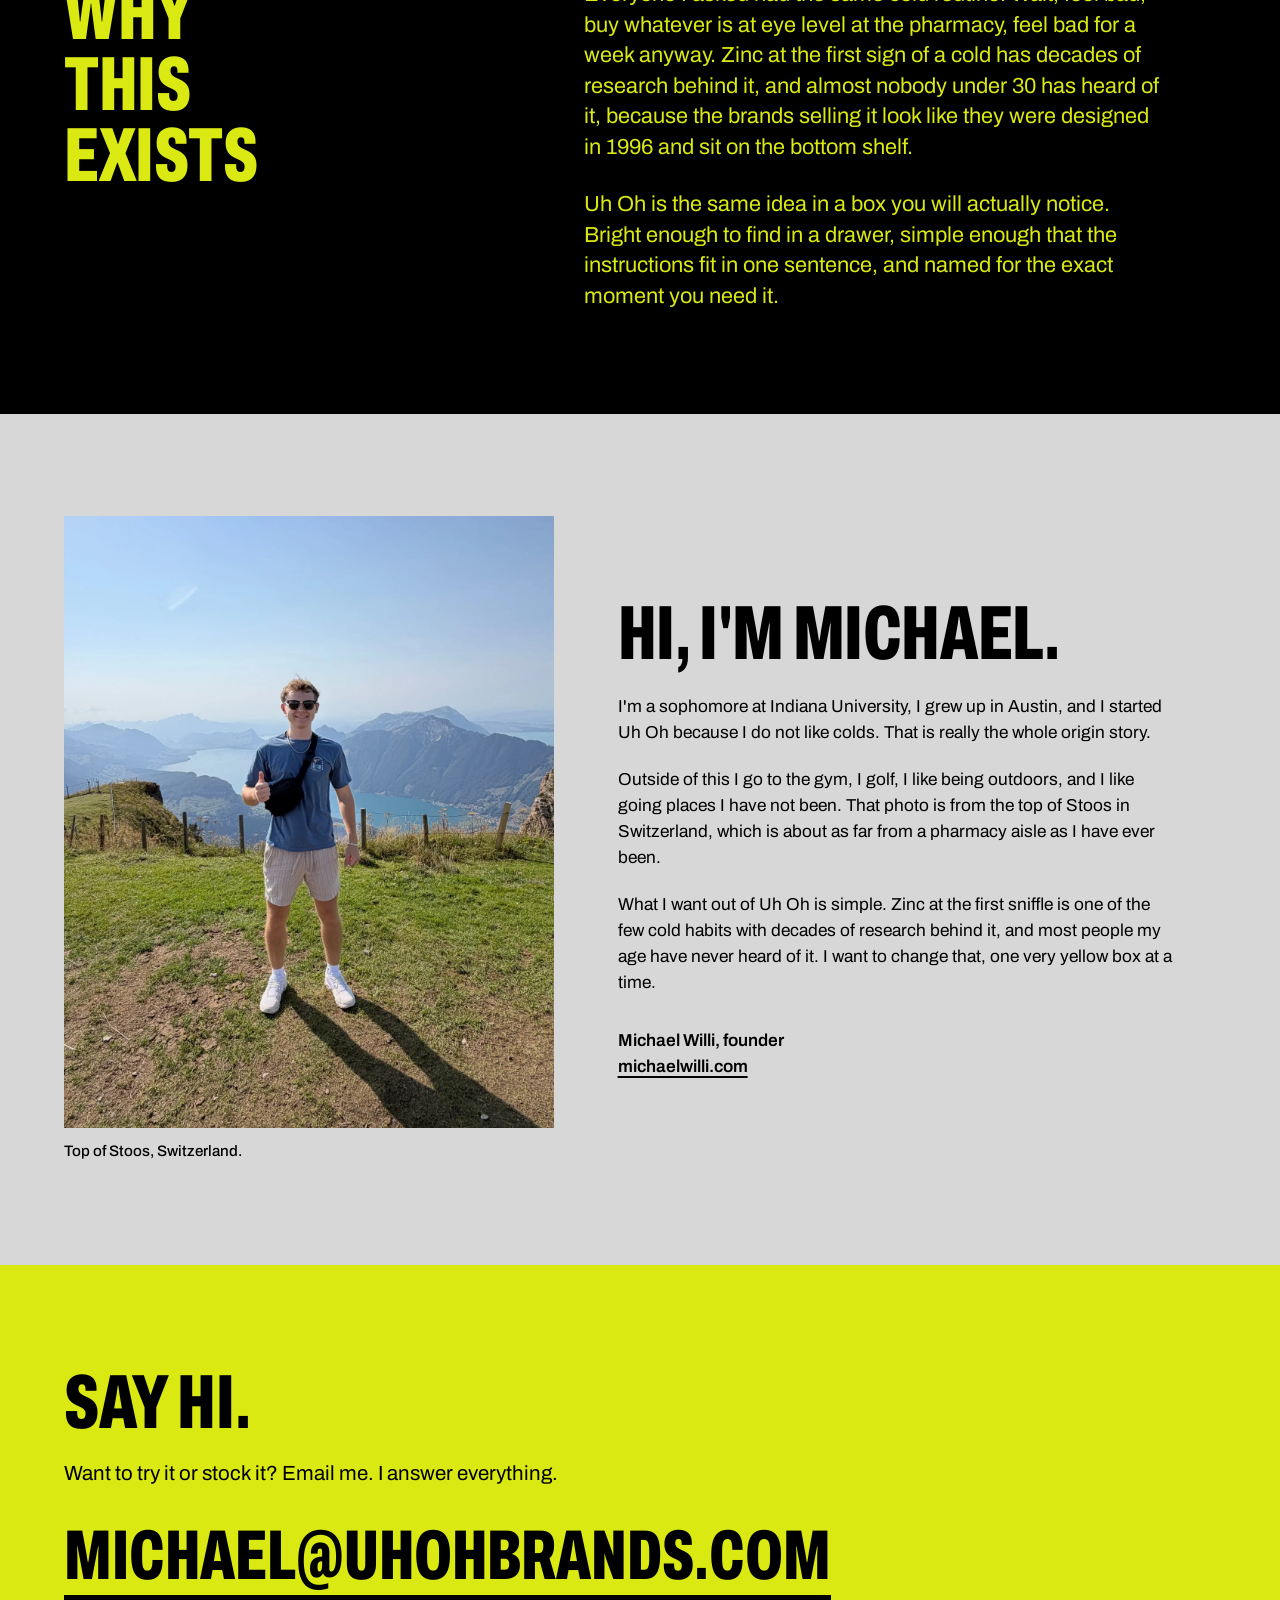
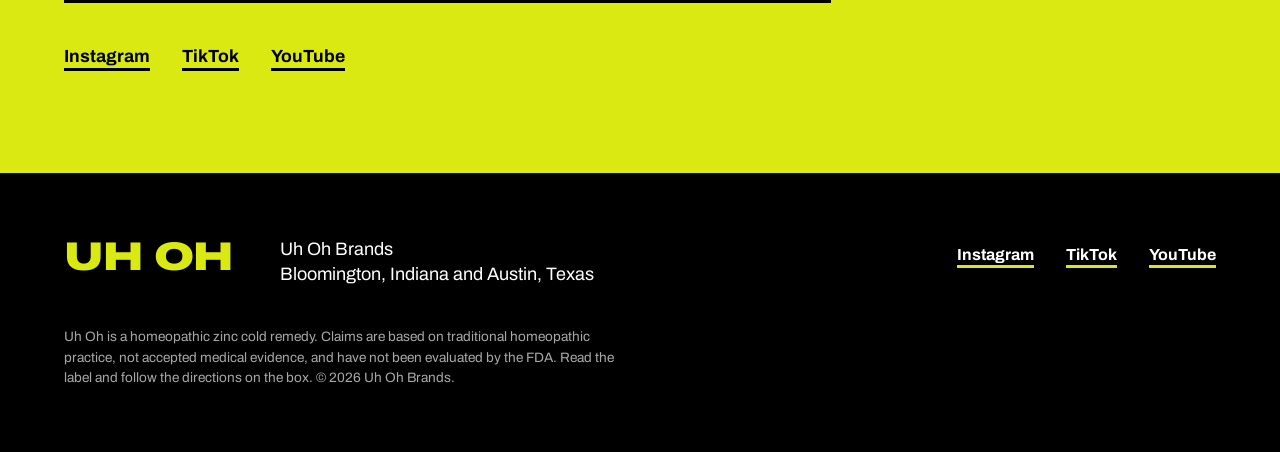
==== commit 97d667ca: "Make uhohzinc.com the primary domain, add social links CNAME and canonical/OG URLs now point at uhoh" ====
--- a/index.html
+++ b/index.html
@@ -5,7 +5,7 @@
   <meta name="viewport" content="width=device-width, initial-scale=1">
   <title>Uh Oh. Take this the moment a cold starts.</title>
   <meta name="description" content="Uh Oh is a zinc cold remedy. Quick-dissolve cherry tablets you take at the first sniffle. Founded by Michael Willi.">
-  <link rel="canonical" href="https://uhohbrands.com/">
+  <link rel="canonical" href="https://uhohzinc.com/">
   <meta name="theme-color" content="#dae912">
   <link rel="icon" href="favicon.svg" type="image/svg+xml">
 
@@ -13,8 +13,8 @@
   <meta property="og:site_name" content="Uh Oh">
   <meta property="og:title" content="Uh Oh. Take this the moment a cold starts.">
   <meta property="og:description" content="A zinc cold remedy for the first sniffle. Quick-dissolve, cherry, 30 to a box.">
-  <meta property="og:url" content="https://uhohbrands.com/">
-  <meta property="og:image" content="https://uhohbrands.com/assets/og.jpg">
+  <meta property="og:url" content="https://uhohzinc.com/">
+  <meta property="og:image" content="https://uhohzinc.com/assets/og.jpg">
   <meta name="twitter:card" content="summary_large_image">
 
   <link rel="preload" href="assets/archivo-var.woff2" as="font" type="font/woff2" crossorigin>
@@ -121,6 +121,11 @@
     <h2>Say hi.</h2>
     <p>Want to try it or stock it? Email me. I answer everything.</p>
     <a class="bigmail" href="mailto:michael@uhohbrands.com">michael@uhohbrands.com</a>
+    <ul class="social">
+      <li><a href="https://www.instagram.com/uhohzinc/">Instagram</a></li>
+      <li><a href="https://www.tiktok.com/@uhohzinc">TikTok</a></li>
+      <li><a href="https://www.youtube.com/@UhOhZinc">YouTube</a></li>
+    </ul>
   </section>
 
 </main>
@@ -129,6 +134,11 @@
   <div class="foot-row">
     <span class="wordmark small">UH OH</span>
     <p>Uh Oh Brands<br>Bloomington, Indiana and Austin, Texas</p>
+    <ul class="social foot-social">
+      <li><a href="https://www.instagram.com/uhohzinc/">Instagram</a></li>
+      <li><a href="https://www.tiktok.com/@uhohzinc">TikTok</a></li>
+      <li><a href="https://www.youtube.com/@UhOhZinc">YouTube</a></li>
+    </ul>
   </div>
   <p class="legal">Uh Oh is a homeopathic zinc cold remedy. Claims are based on traditional homeopathic practice, not accepted medical evidence, and have not been evaluated by the FDA. Read the label and follow the directions on the box. &copy; 2026 Uh Oh Brands.</p>
 </footer>
--- a/style.css
+++ b/style.css
@@ -284,6 +284,16 @@
 }
 .bigmail:hover { background: var(--ink); color: var(--acid); border-bottom-color: var(--acid); }
 
+.social {
+  list-style: none; padding: 0; margin: 2.5rem 0 0;
+  display: flex; flex-wrap: wrap; gap: .75rem 2rem;
+}
+.social a {
+  font-weight: 700; font-size: 1.1rem; text-decoration: none;
+  border-bottom: 3px solid var(--ink); padding-bottom: 2px;
+}
+.social a:hover { background: var(--ink); color: var(--acid); border-bottom-color: var(--acid); }
+
 /* Footer */
 
 .foot {
@@ -291,7 +301,10 @@
   color: #fff;
   padding: clamp(2.5rem, 5vw, 4rem) var(--pad);
 }
-.foot-row { display: flex; align-items: flex-start; gap: 2rem; flex-wrap: wrap; }
+.foot-row { display: flex; align-items: flex-start; gap: 2rem 3rem; flex-wrap: wrap; }
+.foot-social { margin: .25rem 0 0; margin-left: auto; }
+.foot-social a { color: #fff; border-bottom-color: var(--acid); font-size: 1rem; }
+.foot-social a:hover { background: var(--acid); color: var(--ink); border-bottom-color: var(--ink); }
 .foot-row p { margin: 0; line-height: 1.4; }
 .legal {
   margin-top: 2.5rem; max-width: 72ch;
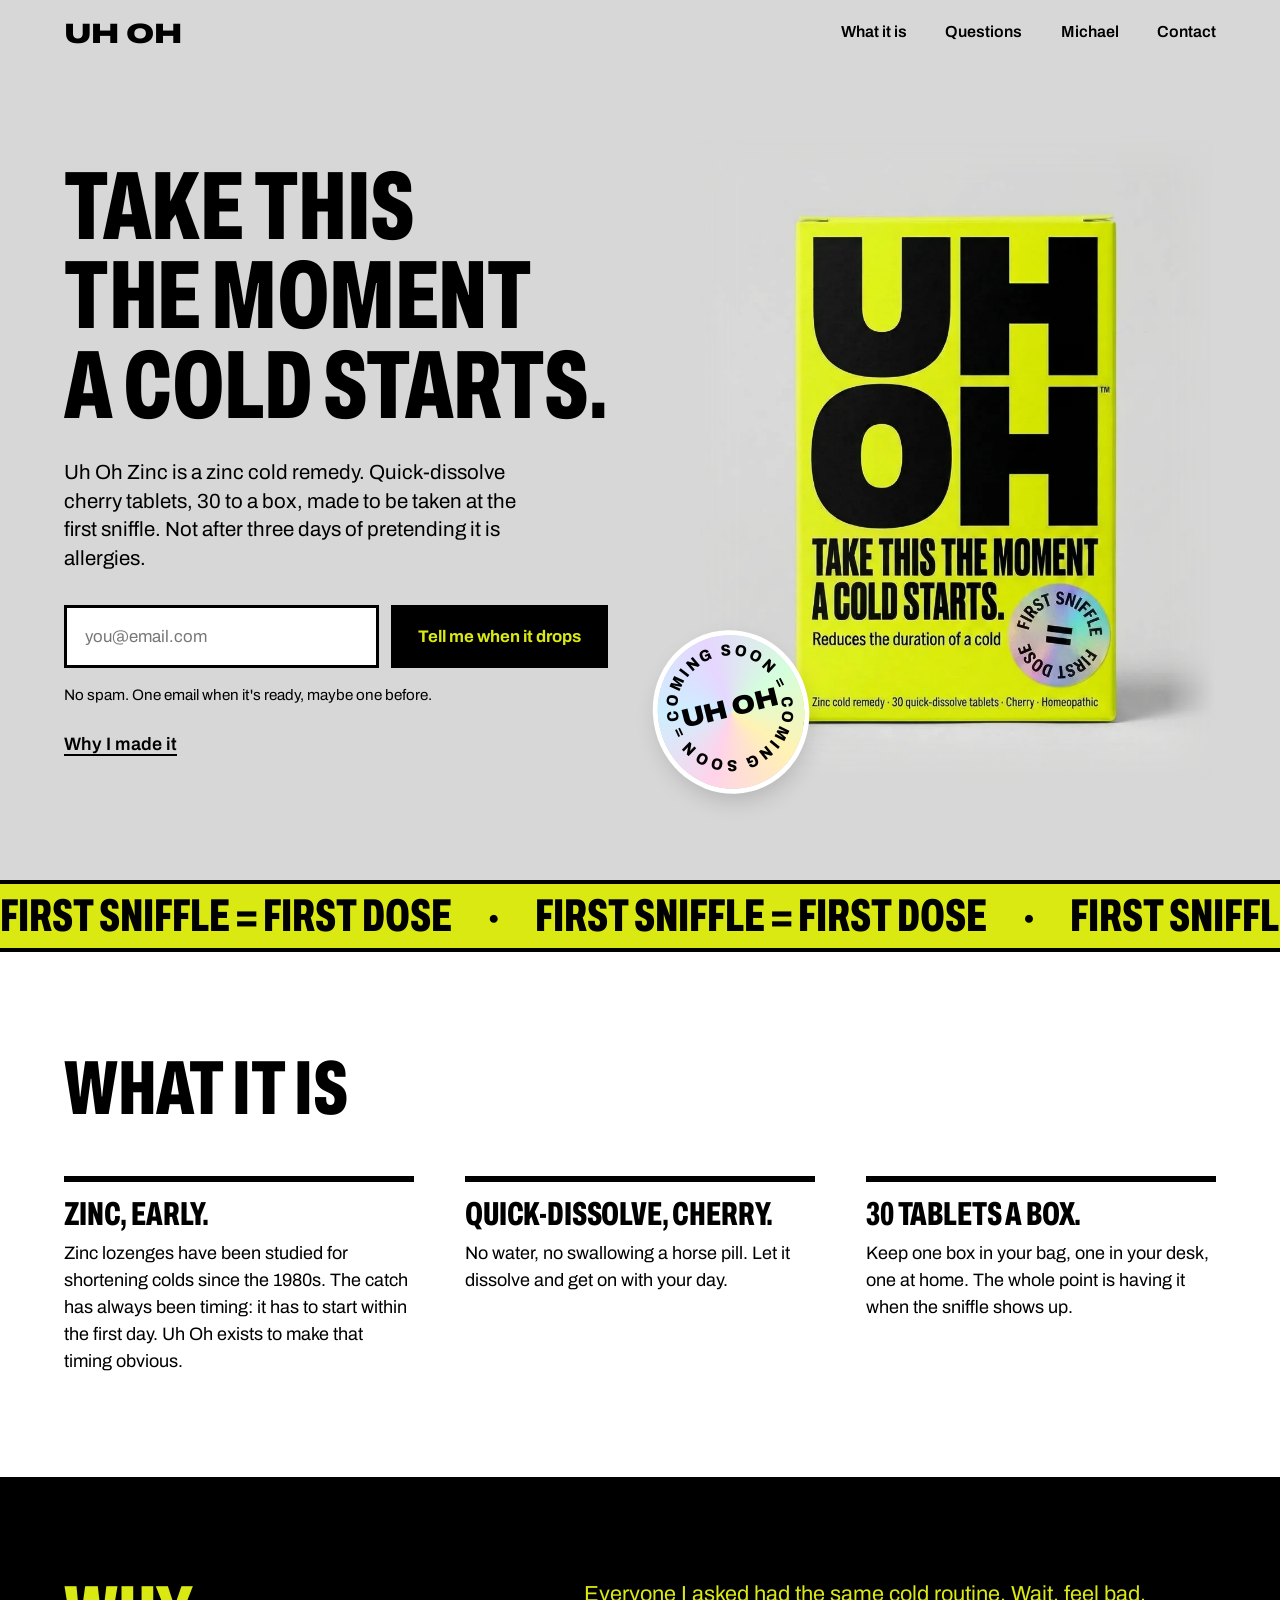
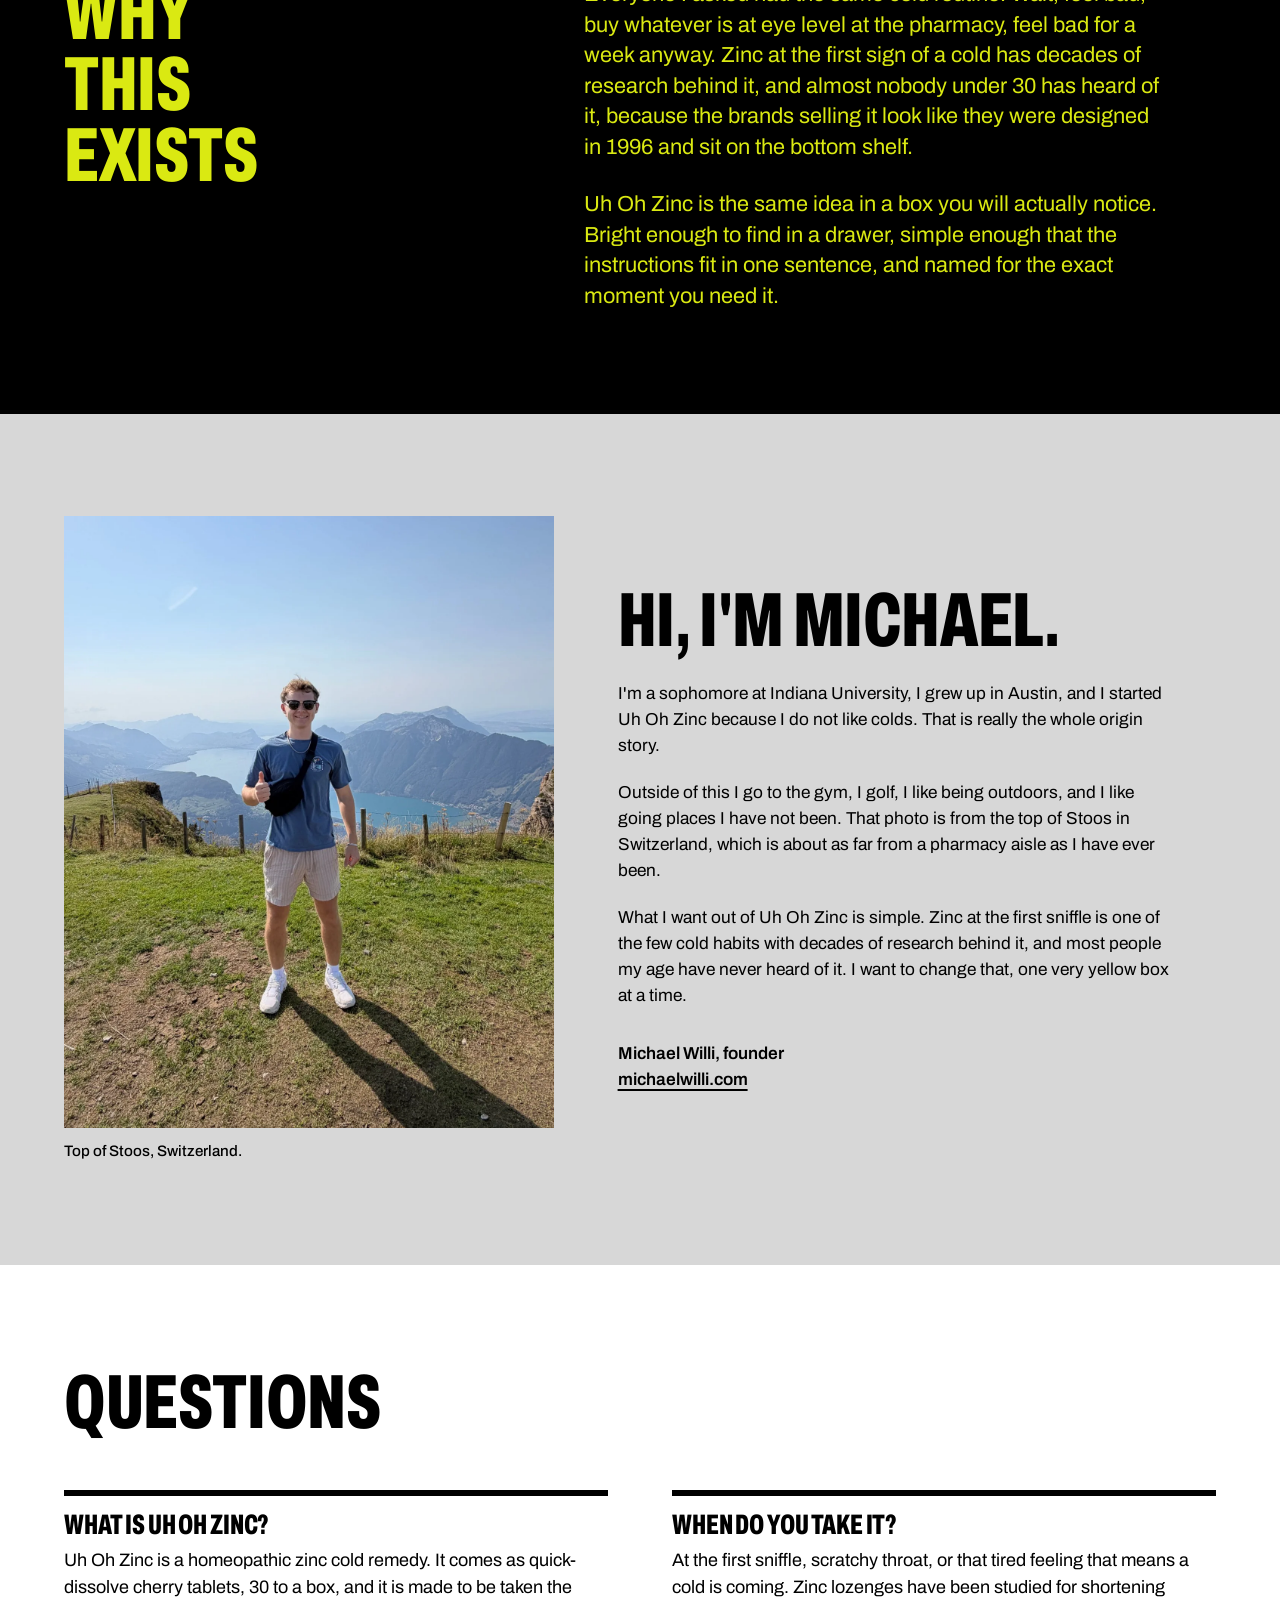
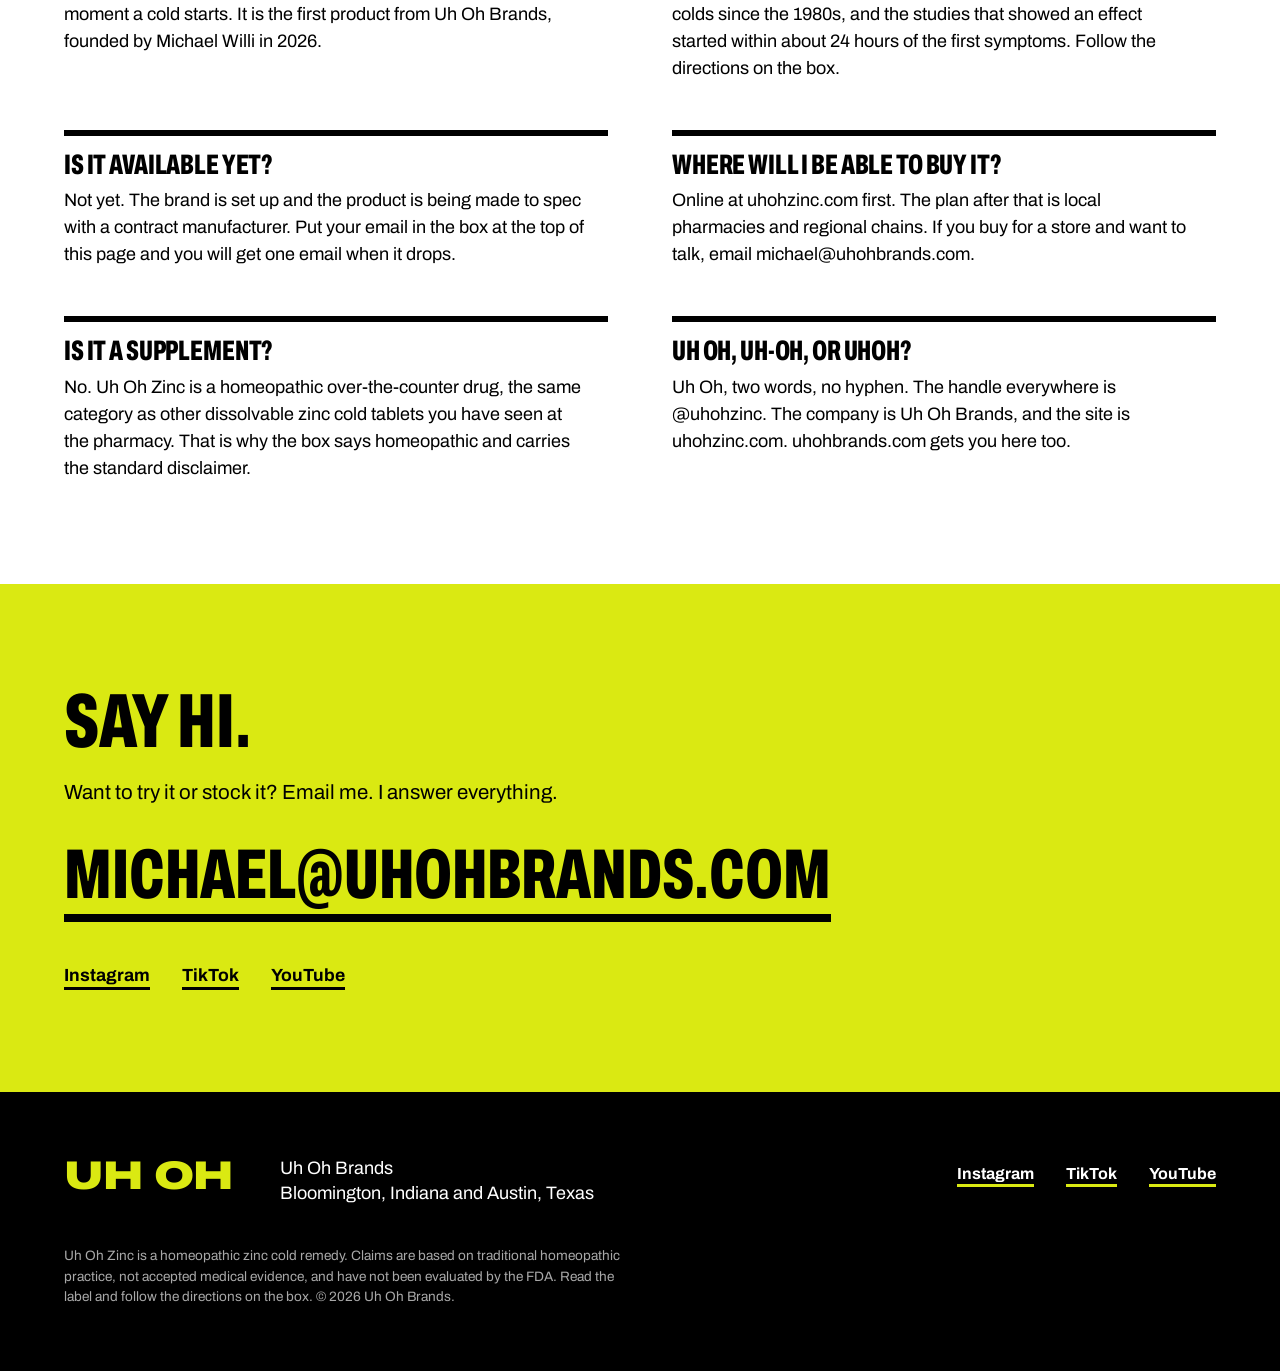
==== commit d81ac54f: "SEO and GEO pass Brand-named title and description, JSON-LD (Organization, WebSite, Product, Person," ====
--- a/index.html
+++ b/index.html
@@ -3,22 +3,109 @@
 <head>
   <meta charset="utf-8">
   <meta name="viewport" content="width=device-width, initial-scale=1">
-  <title>Uh Oh. Take this the moment a cold starts.</title>
-  <meta name="description" content="Uh Oh is a zinc cold remedy. Quick-dissolve cherry tablets you take at the first sniffle. Founded by Michael Willi.">
+  <title>Uh Oh Zinc: zinc cold remedy for the first sniffle</title>
+  <meta name="description" content="Uh Oh Zinc is a zinc cold remedy in quick-dissolve cherry tablets, made to be taken the moment a cold starts. Founded by Michael Willi. Coming soon.">
+  <meta name="robots" content="index, follow, max-image-preview:large">
+  <meta name="author" content="Michael Willi">
   <link rel="canonical" href="https://uhohzinc.com/">
   <meta name="theme-color" content="#dae912">
   <link rel="icon" href="favicon.svg" type="image/svg+xml">
+  <link rel="icon" href="assets/icon-48.png" sizes="48x48" type="image/png">
+  <link rel="apple-touch-icon" href="assets/icon-180.png">
 
   <meta property="og:type" content="website">
-  <meta property="og:site_name" content="Uh Oh">
-  <meta property="og:title" content="Uh Oh. Take this the moment a cold starts.">
-  <meta property="og:description" content="A zinc cold remedy for the first sniffle. Quick-dissolve, cherry, 30 to a box.">
+  <meta property="og:site_name" content="Uh Oh Zinc">
+  <meta property="og:title" content="Uh Oh Zinc. Take this the moment a cold starts.">
+  <meta property="og:description" content="A zinc cold remedy for the first sniffle. Quick-dissolve, cherry, 30 to a box. Coming soon.">
   <meta property="og:url" content="https://uhohzinc.com/">
   <meta property="og:image" content="https://uhohzinc.com/assets/og.jpg">
+  <meta property="og:image:alt" content="The yellow Uh Oh Zinc box">
   <meta name="twitter:card" content="summary_large_image">
+  <meta name="twitter:title" content="Uh Oh Zinc. Take this the moment a cold starts.">
+  <meta name="twitter:description" content="A zinc cold remedy for the first sniffle. Quick-dissolve, cherry, 30 to a box. Coming soon.">
+  <meta name="twitter:image" content="https://uhohzinc.com/assets/og.jpg">
 
   <link rel="preload" href="assets/archivo-var.woff2" as="font" type="font/woff2" crossorigin>
   <link rel="stylesheet" href="style.css">
+
+  <script type="application/ld+json">
+  {
+    "@context": "https://schema.org",
+    "@graph": [
+      {
+        "@type": "Organization",
+        "@id": "https://uhohzinc.com/#org",
+        "name": "Uh Oh Brands",
+        "alternateName": ["Uh Oh Zinc", "Uh Oh", "UhOh Zinc", "Uh-Oh Zinc"],
+        "url": "https://uhohzinc.com/",
+        "logo": "https://uhohzinc.com/assets/icon-180.png",
+        "image": "https://uhohzinc.com/assets/og.jpg",
+        "email": "michael@uhohbrands.com",
+        "foundingDate": "2026",
+        "founder": {"@id": "https://uhohzinc.com/#michael"},
+        "sameAs": [
+          "https://www.instagram.com/uhohzinc/",
+          "https://www.tiktok.com/@uhohzinc",
+          "https://www.youtube.com/@UhOhZinc",
+          "https://uhohbrands.com/"
+        ]
+      },
+      {
+        "@type": "WebSite",
+        "@id": "https://uhohzinc.com/#website",
+        "url": "https://uhohzinc.com/",
+        "name": "Uh Oh Zinc",
+        "alternateName": ["Uh Oh", "Uh Oh Brands"],
+        "publisher": {"@id": "https://uhohzinc.com/#org"},
+        "inLanguage": "en-US"
+      },
+      {
+        "@type": "Product",
+        "@id": "https://uhohzinc.com/#product",
+        "name": "Uh Oh Zinc",
+        "alternateName": ["Uh Oh", "Uh Oh zinc cold remedy"],
+        "description": "A homeopathic zinc cold remedy in quick-dissolve cherry tablets, 30 to a box, made to be taken the moment a cold starts.",
+        "image": "https://uhohzinc.com/assets/uhoh-box.jpg",
+        "brand": {"@type": "Brand", "name": "Uh Oh"},
+        "manufacturer": {"@id": "https://uhohzinc.com/#org"},
+        "category": "Cold remedy",
+        "url": "https://uhohzinc.com/"
+      },
+      {
+        "@type": "Person",
+        "@id": "https://uhohzinc.com/#michael",
+        "name": "Michael Willi",
+        "jobTitle": "Founder",
+        "worksFor": {"@id": "https://uhohzinc.com/#org"},
+        "url": "https://michaelwilli.com/",
+        "image": "https://uhohzinc.com/assets/michael-stoos.jpg",
+        "sameAs": ["https://michaelwilli.com/"]
+      },
+      {
+        "@type": "WebPage",
+        "@id": "https://uhohzinc.com/#page",
+        "url": "https://uhohzinc.com/",
+        "name": "Uh Oh Zinc: zinc cold remedy for the first sniffle",
+        "isPartOf": {"@id": "https://uhohzinc.com/#website"},
+        "about": {"@id": "https://uhohzinc.com/#product"},
+        "primaryImageOfPage": "https://uhohzinc.com/assets/uhoh-box.jpg",
+        "inLanguage": "en-US"
+      },
+      {
+        "@type": "FAQPage",
+        "@id": "https://uhohzinc.com/#faq",
+        "mainEntity": [
+          {"@type": "Question", "name": "What is Uh Oh Zinc?", "acceptedAnswer": {"@type": "Answer", "text": "Uh Oh Zinc is a homeopathic zinc cold remedy. It comes as quick-dissolve cherry tablets, 30 to a box, and it is made to be taken the moment a cold starts. It is the first product from Uh Oh Brands, founded by Michael Willi in 2026."}},
+          {"@type": "Question", "name": "When do you take Uh Oh Zinc?", "acceptedAnswer": {"@type": "Answer", "text": "At the first sniffle, scratchy throat, or that tired feeling that means a cold is coming. Zinc lozenges have been studied for shortening colds since the 1980s, and the studies that showed an effect started within about 24 hours of the first symptoms. Follow the directions on the box."}},
+          {"@type": "Question", "name": "Is Uh Oh Zinc available yet?", "acceptedAnswer": {"@type": "Answer", "text": "Not yet. The brand is set up and the product is being made to spec with a contract manufacturer. Join the waitlist at uhohzinc.com to get one email when it drops."}},
+          {"@type": "Question", "name": "Where will I be able to buy Uh Oh Zinc?", "acceptedAnswer": {"@type": "Answer", "text": "Online at uhohzinc.com first, then local pharmacies and regional chains. Store buyers can email michael@uhohbrands.com."}},
+          {"@type": "Question", "name": "Is Uh Oh Zinc a supplement?", "acceptedAnswer": {"@type": "Answer", "text": "No. Uh Oh Zinc is a homeopathic over-the-counter drug, the same category as other dissolvable zinc cold tablets sold at pharmacies."}},
+          {"@type": "Question", "name": "Is it spelled Uh Oh, Uh-Oh, or UhOh?", "acceptedAnswer": {"@type": "Answer", "text": "Uh Oh, two words, no hyphen. The handle everywhere is @uhohzinc. The company is Uh Oh Brands, the site is uhohzinc.com, and uhohbrands.com redirects there."}}
+        ]
+      }
+    ]
+  }
+  </script>
 </head>
 <body>
 
@@ -28,6 +115,7 @@
   <a class="wordmark" href="#top" aria-label="Uh Oh home">UH OH</a>
   <nav aria-label="Site">
     <a href="#what">What it is</a>
+    <a href="#questions">Questions</a>
     <a href="#michael">Michael</a>
     <a href="#contact">Contact</a>
   </nav>
@@ -38,7 +126,7 @@
   <section class="hero">
     <div class="hero-copy">
       <h1><span>Take this</span> <span>the moment</span> <span>a cold starts.</span></h1>
-      <p class="lede">Uh Oh is a zinc cold remedy. Quick-dissolve cherry tablets, 30 to a box, made to be taken at the first sniffle. Not after three days of pretending it is allergies.</p>
+      <p class="lede">Uh Oh Zinc is a zinc cold remedy. Quick-dissolve cherry tablets, 30 to a box, made to be taken at the first sniffle. Not after three days of pretending it is allergies.</p>
       <form class="waitlist" id="waitlist" action="https://docs.google.com/forms/d/e/1FAIpQLScdPUN-cTV3AKUwGAaJe4vlntS_15Vb4oLBsD8qh6lrckyK6Q/formResponse" method="POST" target="waitlist-sink" novalidate>
         <label class="visually-hidden" for="wl-email">Email address</label>
         <input id="wl-email" name="entry.160538507" type="email" placeholder="you@email.com" autocomplete="email" inputmode="email" required>
@@ -54,7 +142,7 @@
     <div class="hero-art">
       <picture>
         <source srcset="assets/uhoh-box.webp" type="image/webp">
-        <img src="assets/uhoh-box.jpg" width="928" height="1152" alt="A bright yellow Uh Oh box. Take this the moment a cold starts. Zinc cold remedy, 30 quick-dissolve tablets, cherry." fetchpriority="high">
+        <img src="assets/uhoh-box.jpg" width="928" height="1152" alt="The bright yellow Uh Oh Zinc box. Take this the moment a cold starts. Zinc cold remedy, 30 quick-dissolve tablets, cherry." fetchpriority="high">
       </picture>
       <div class="sticker" aria-label="Coming soon">
         <svg viewBox="0 0 200 200" aria-hidden="true">
@@ -96,7 +184,7 @@
     <h2>Why this exists</h2>
     <div class="why-inner">
       <p>Everyone I asked had the same cold routine. Wait, feel bad, buy whatever is at eye level at the pharmacy, feel bad for a week anyway. Zinc at the first sign of a cold has decades of research behind it, and almost nobody under 30 has heard of it, because the brands selling it look like they were designed in 1996 and sit on the bottom shelf.</p>
-      <p>Uh Oh is the same idea in a box you will actually notice. Bright enough to find in a drawer, simple enough that the instructions fit in one sentence, and named for the exact moment you need it.</p>
+      <p>Uh Oh Zinc is the same idea in a box you will actually notice. Bright enough to find in a drawer, simple enough that the instructions fit in one sentence, and named for the exact moment you need it.</p>
     </div>
   </section>
 
@@ -104,16 +192,46 @@
     <figure class="portrait">
       <picture>
         <source srcset="assets/michael-stoos.webp" type="image/webp">
-        <img src="assets/michael-stoos.jpg" width="1400" height="1620" alt="Michael giving a thumbs up on top of Stoos in Switzerland, with Lake Lucerne and the Alps behind him." loading="lazy">
+        <img src="assets/michael-stoos.jpg" width="1400" height="1620" alt="Michael Willi, founder of Uh Oh Zinc, giving a thumbs up on top of Stoos in Switzerland, with Lake Lucerne and the Alps behind him." loading="lazy">
       </picture>
       <figcaption>Top of Stoos, Switzerland.</figcaption>
     </figure>
     <div class="michael-copy">
       <h2>Hi, I'm Michael.</h2>
-      <p>I'm a sophomore at Indiana University, I grew up in Austin, and I started Uh Oh because I do not like colds. That is really the whole origin story.</p>
+      <p>I'm a sophomore at Indiana University, I grew up in Austin, and I started Uh Oh Zinc because I do not like colds. That is really the whole origin story.</p>
       <p>Outside of this I go to the gym, I golf, I like being outdoors, and I like going places I have not been. That photo is from the top of Stoos in Switzerland, which is about as far from a pharmacy aisle as I have ever been.</p>
-      <p>What I want out of Uh Oh is simple. Zinc at the first sniffle is one of the few cold habits with decades of research behind it, and most people my age have never heard of it. I want to change that, one very yellow box at a time.</p>
+      <p>What I want out of Uh Oh Zinc is simple. Zinc at the first sniffle is one of the few cold habits with decades of research behind it, and most people my age have never heard of it. I want to change that, one very yellow box at a time.</p>
       <p class="sig">Michael Willi, founder<br><a href="https://michaelwilli.com">michaelwilli.com</a></p>
+    </div>
+  </section>
+
+  <section class="faq" id="questions">
+    <h2>Questions</h2>
+    <div class="qa">
+      <div class="q">
+        <h3>What is Uh Oh Zinc?</h3>
+        <p>Uh Oh Zinc is a homeopathic zinc cold remedy. It comes as quick-dissolve cherry tablets, 30 to a box, and it is made to be taken the moment a cold starts. It is the first product from Uh Oh Brands, founded by Michael Willi in 2026.</p>
+      </div>
+      <div class="q">
+        <h3>When do you take it?</h3>
+        <p>At the first sniffle, scratchy throat, or that tired feeling that means a cold is coming. Zinc lozenges have been studied for shortening colds since the 1980s, and the studies that showed an effect started within about 24 hours of the first symptoms. Follow the directions on the box.</p>
+      </div>
+      <div class="q">
+        <h3>Is it available yet?</h3>
+        <p>Not yet. The brand is set up and the product is being made to spec with a contract manufacturer. Put your email in the box at the top of this page and you will get one email when it drops.</p>
+      </div>
+      <div class="q">
+        <h3>Where will I be able to buy it?</h3>
+        <p>Online at uhohzinc.com first. The plan after that is local pharmacies and regional chains. If you buy for a store and want to talk, email michael@uhohbrands.com.</p>
+      </div>
+      <div class="q">
+        <h3>Is it a supplement?</h3>
+        <p>No. Uh Oh Zinc is a homeopathic over-the-counter drug, the same category as other dissolvable zinc cold tablets you have seen at the pharmacy. That is why the box says homeopathic and carries the standard disclaimer.</p>
+      </div>
+      <div class="q">
+        <h3>Uh Oh, Uh-Oh, or UhOh?</h3>
+        <p>Uh Oh, two words, no hyphen. The handle everywhere is @uhohzinc. The company is Uh Oh Brands, and the site is uhohzinc.com. uhohbrands.com gets you here too.</p>
+      </div>
     </div>
   </section>
 
@@ -140,7 +258,7 @@
       <li><a href="https://www.youtube.com/@UhOhZinc">YouTube</a></li>
     </ul>
   </div>
-  <p class="legal">Uh Oh is a homeopathic zinc cold remedy. Claims are based on traditional homeopathic practice, not accepted medical evidence, and have not been evaluated by the FDA. Read the label and follow the directions on the box. &copy; 2026 Uh Oh Brands.</p>
+  <p class="legal">Uh Oh Zinc is a homeopathic zinc cold remedy. Claims are based on traditional homeopathic practice, not accepted medical evidence, and have not been evaluated by the FDA. Read the label and follow the directions on the box. &copy; 2026 Uh Oh Brands.</p>
 </footer>
 
 <script>
--- a/style.css
+++ b/style.css
@@ -266,6 +266,22 @@
 .sig { margin-top: 2rem; font-weight: 600; }
 .sig a { text-decoration-thickness: 2px; text-underline-offset: 4px; }
 
+/* Questions */
+
+.faq {
+  background: var(--paper);
+  padding: clamp(3.5rem, 8vw, 7rem) var(--pad);
+}
+.qa {
+  display: grid;
+  grid-template-columns: repeat(2, minmax(0, 1fr));
+  gap: clamp(1.5rem, 4vw, 3rem) clamp(2rem, 5vw, 5rem);
+  margin-top: clamp(2rem, 4vw, 3.5rem);
+}
+.q { border-top: 6px solid var(--ink); padding-top: 1rem; }
+.q h3 { font-size: clamp(1.5rem, 2.2vw, 1.9rem); margin-bottom: .6rem; }
+.q p { max-width: 52ch; }
+
 /* Contact */
 
 .contact {
@@ -320,6 +336,7 @@
   .hero-art { width: min(100%, 440px); margin-top: 1.5rem; }
   .sticker { left: -6%; bottom: -3%; width: 104px; }
   .facts { grid-template-columns: 1fr; }
+  .qa { grid-template-columns: 1fr; }
   .why { grid-template-columns: 1fr; }
   .why h2 { max-width: none; }
   .michael { grid-template-columns: 1fr; }
